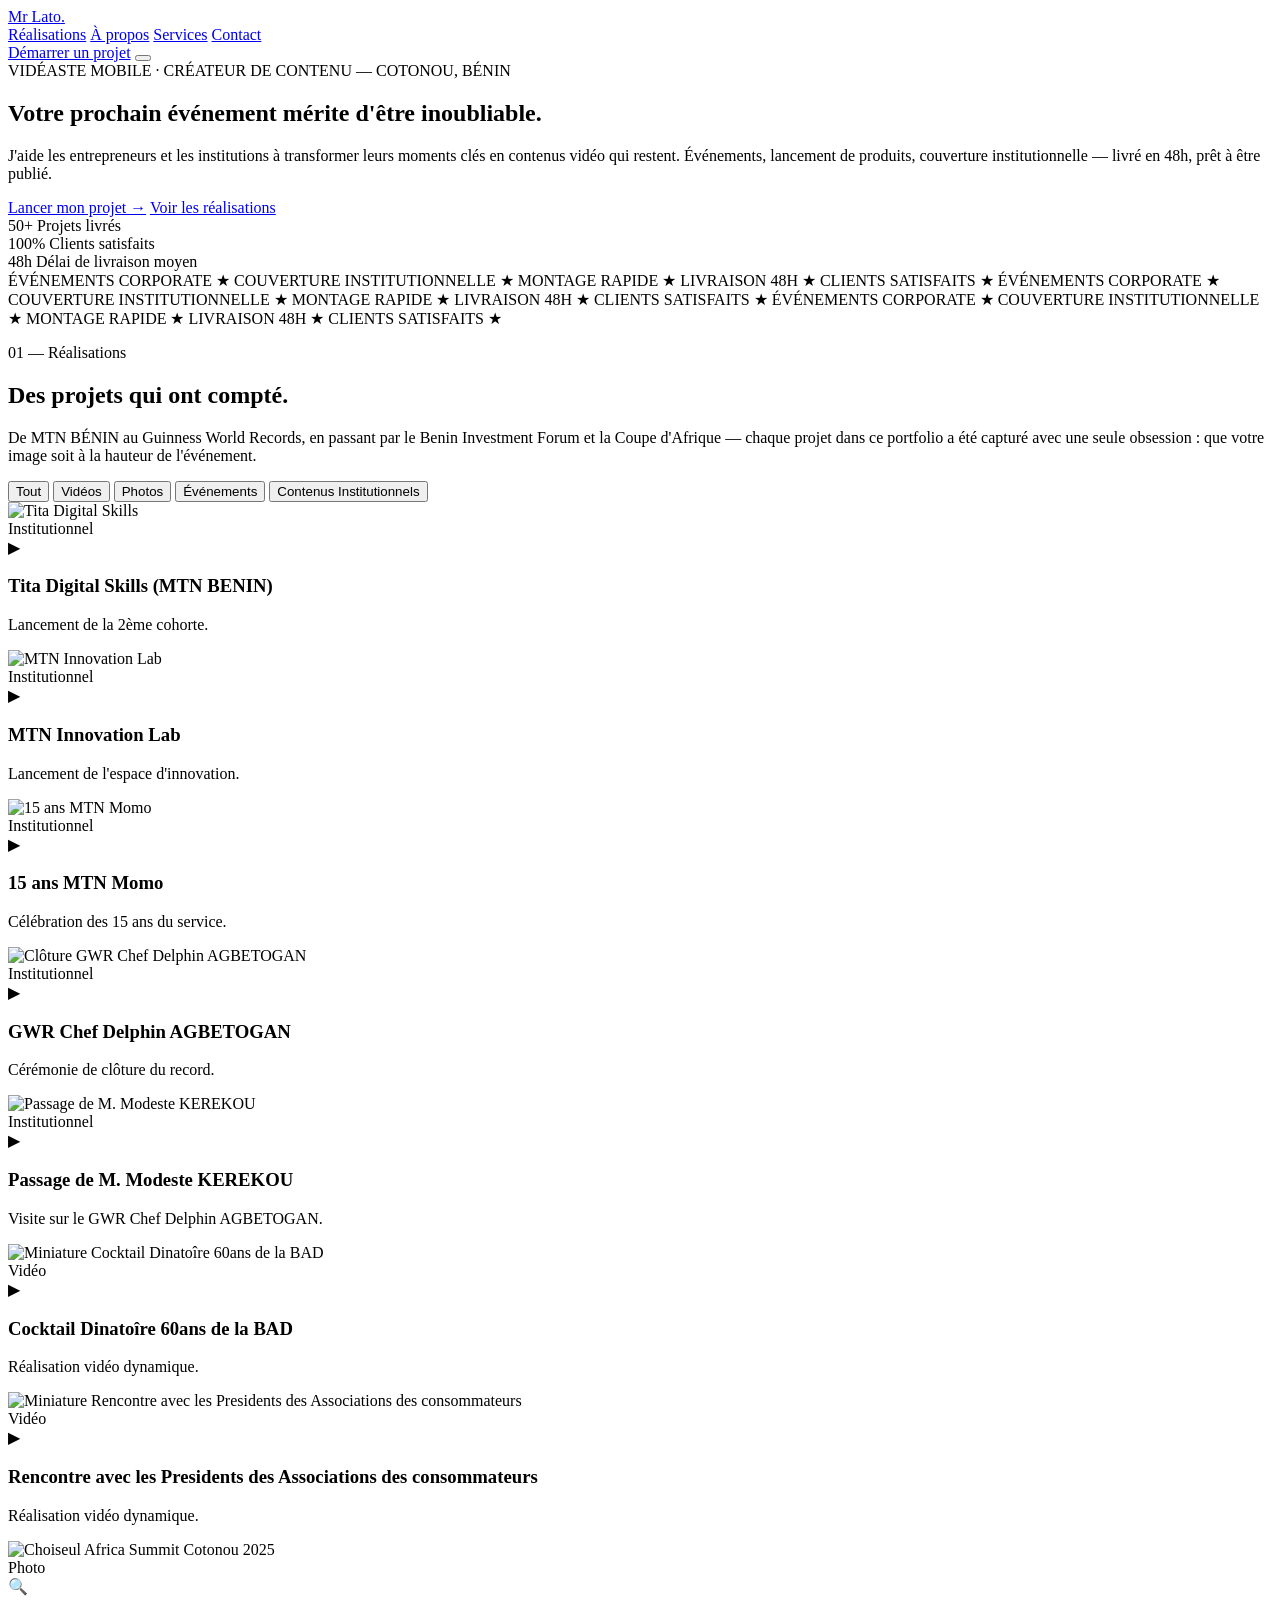
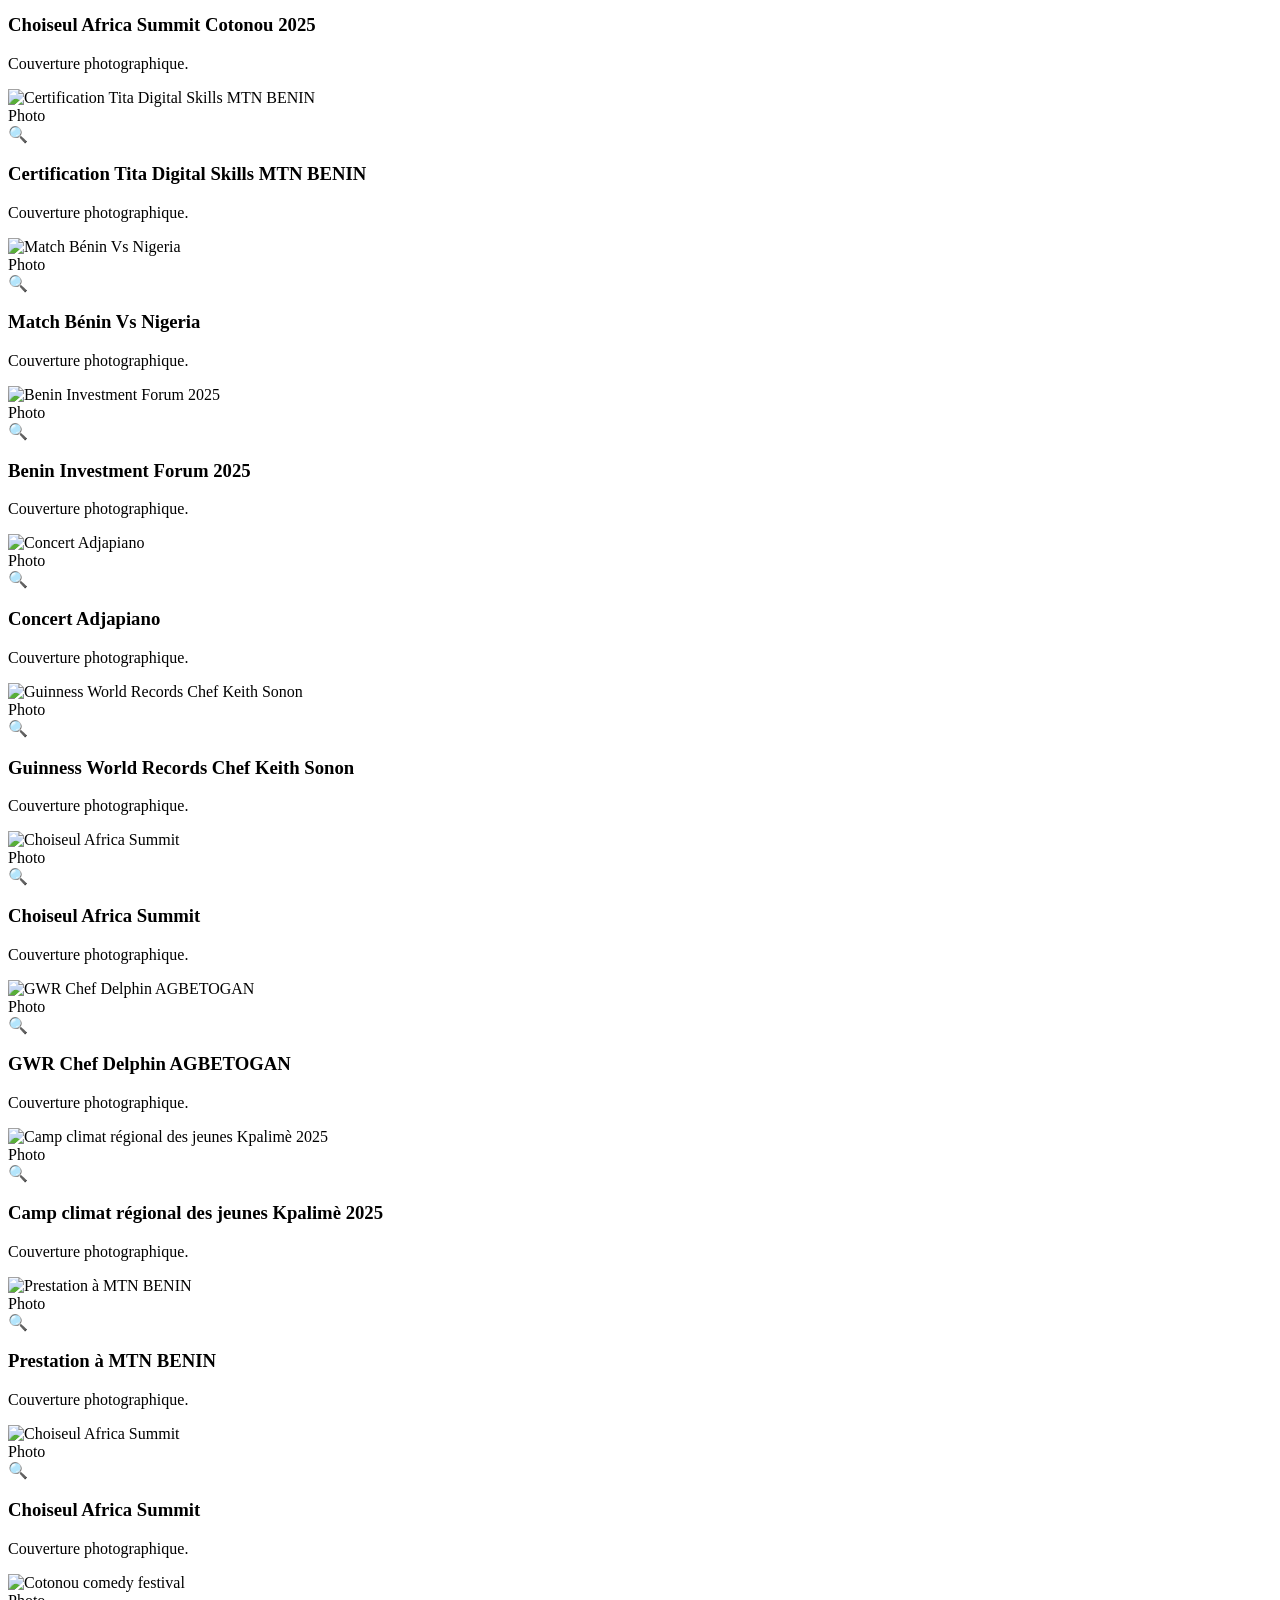
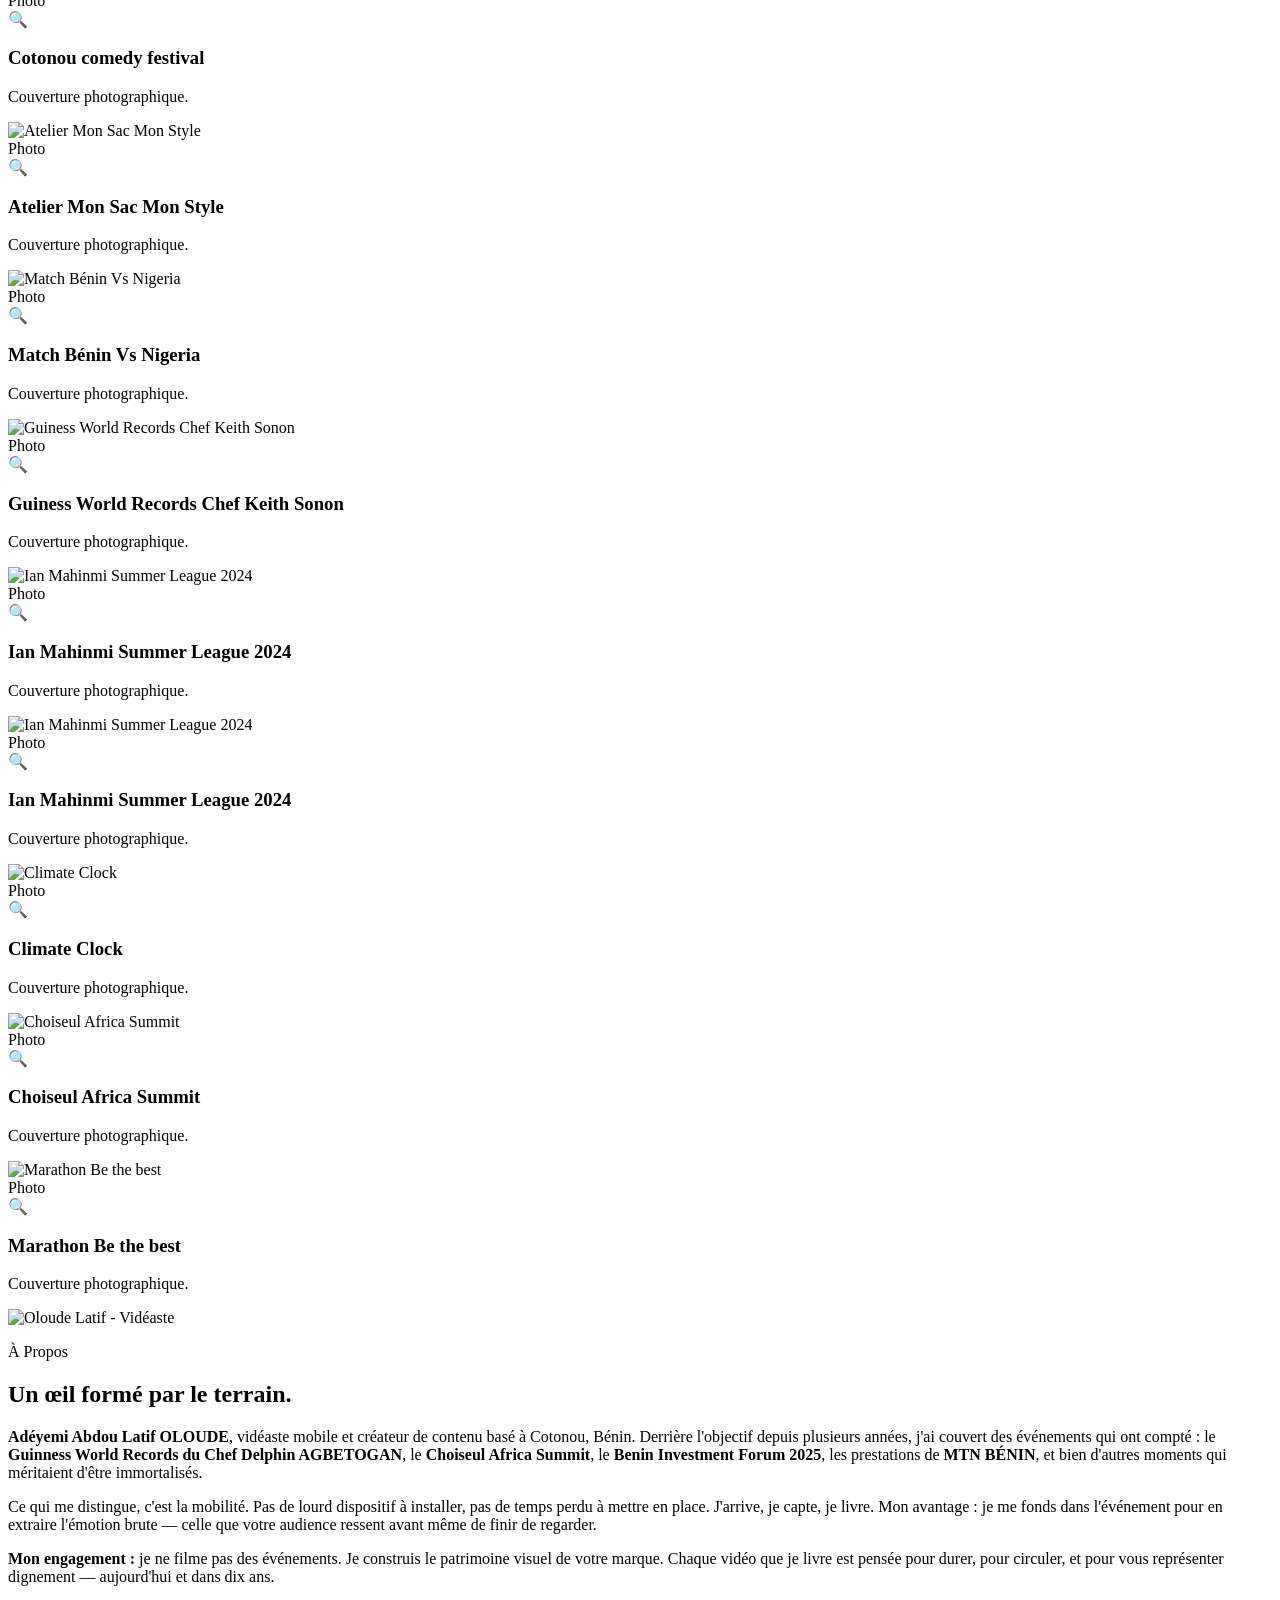
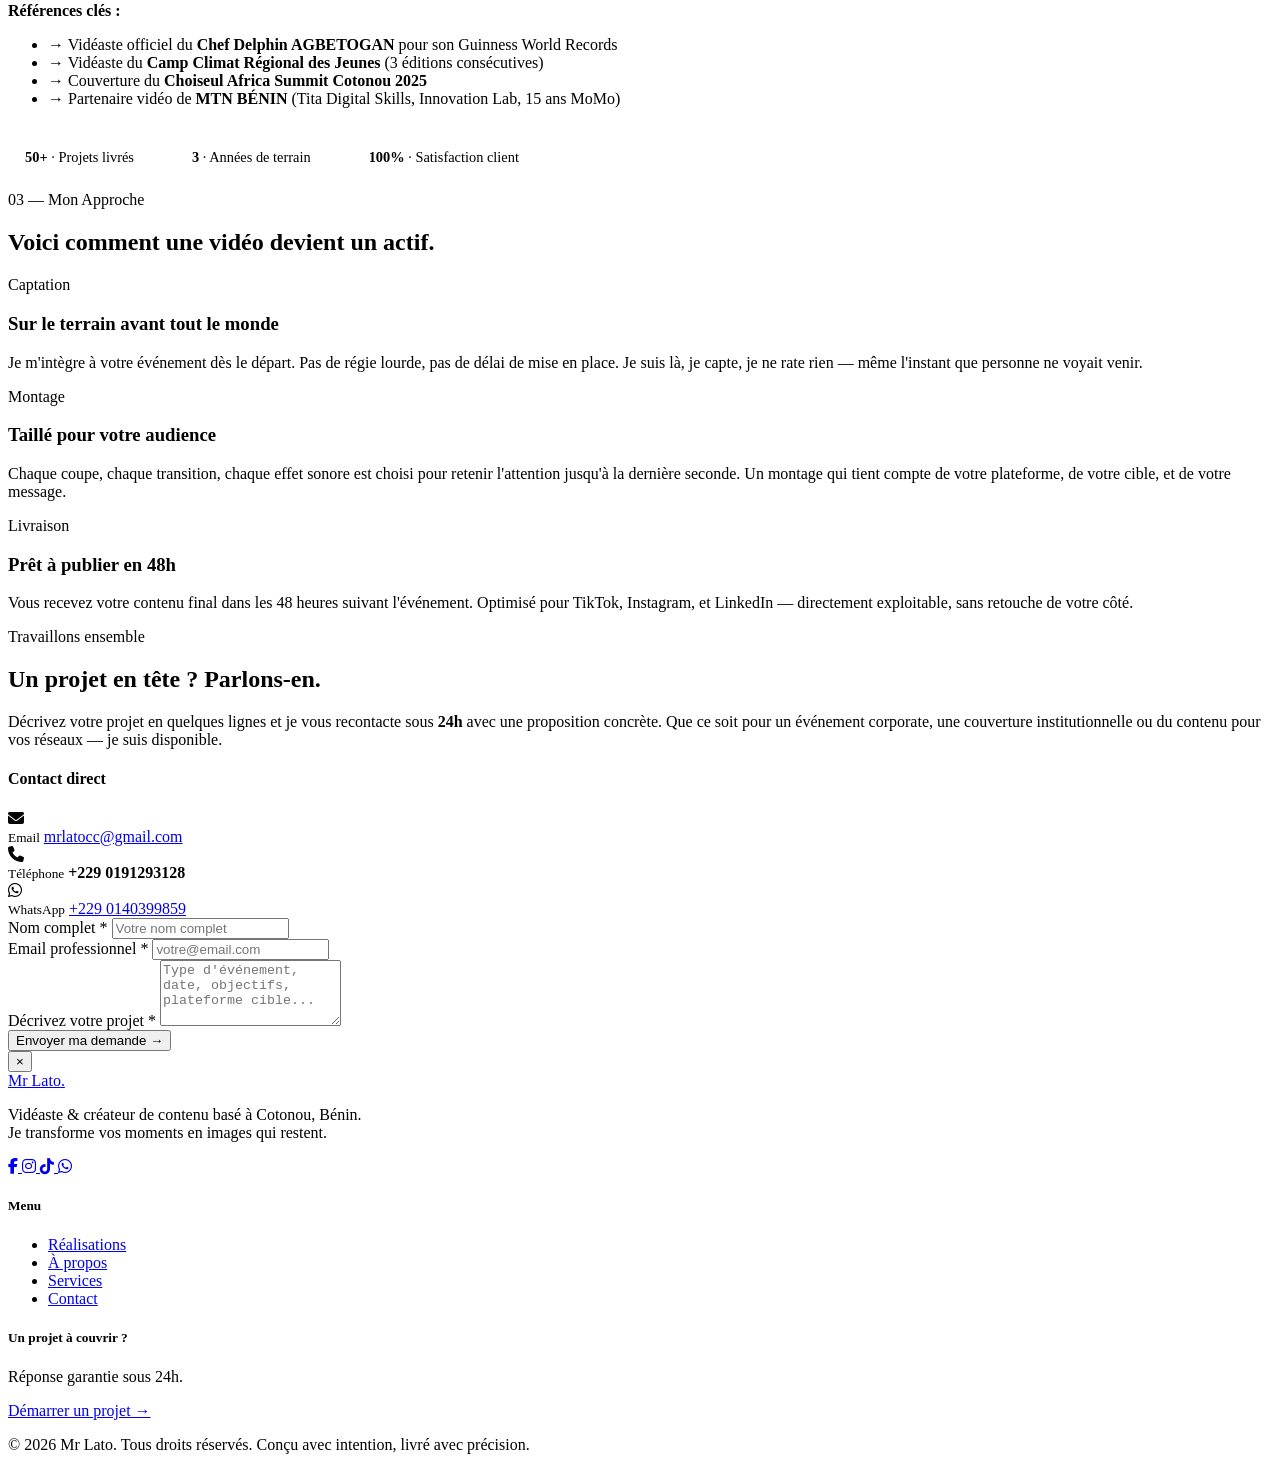
==== MrLato-Portfolio.html @ ef05df98 "Ajout des différents fichiers du portfolio" ====
<!DOCTYPE html>
<html lang="fr">

<head>
    <meta charset="UTF-8">
    <meta name="viewport" content="width=device-width, initial-scale=1.0">
    <title>OLOUDE LATIF - Créateur de Contenu</title>
    <link rel="stylesheet" href="https://cdnjs.cloudflare.com/ajax/libs/font-awesome/6.5.1/css/all.min.css">
    <!-- Google Fonts: Space Grotesk -->
    <link rel="preconnect" href="https://fonts.googleapis.com">
    <link rel="preconnect" href="https://fonts.gstatic.com" crossorigin>
    <link href="https://fonts.googleapis.com/css2?family=Space+Grotesk:wght@300;400;500;600;700&display=swap"
        rel="stylesheet">
    <link rel="stylesheet" href="latif-portfolio.css">
    <link rel="icon" href="favicon.ico" type="image/x-icon">
</head>

<body class="antialiased">
    <!-- ============================================== -->
    <!--                 HEADER SECTION                 -->
    <!-- ============================================== -->
    <header class="main-header">
        <div class="container header-container">
            <a href="#" class="logo">Mr Lato<span>.</span></a>
            <nav class="main-nav">
                <a href="#projets" class="nav-link">Réalisations</a>
                <a href="#about" class="nav-link">À propos</a>
                <a href="#services" class="nav-link">Services</a>
                <a href="#contact" class="nav-link">Contact</a>
            </nav>
            <a href="#contact" class="btn primary-btn hidden-md">Démarrer un projet</a>

            <button class="nav-toggle" aria-label="ouvrir la navigation">
                <span></span>
                <span></span>
                <span></span>
            </button>
        </div>
    </header>

    <main>
        <!-- ============================================== -->
        <!--                  HERO SECTION                  -->
        <!-- ============================================== -->
        <section id="hero" class="hero-section section-padding">
            <div class="container hero-container">
                <div class="hero-badge-new">
                    VIDÉASTE MOBILE · CRÉATEUR DE CONTENU — COTONOU, BÉNIN
                </div>
                <h1 class="hero-title-new">
                    Votre prochain événement mérite d'être <span class="text-accent-orange">inoubliable.</span>
                </h1>
                <p class="hero-desc-new">
                    J'aide les entrepreneurs et les institutions à transformer leurs moments clés en contenus vidéo qui
                    restent. Événements, lancement de produits, couverture institutionnelle — livré en 48h, prêt à être
                    publié.
                </p>
                <div class="hero-cta-new">
                    <a href="#contact" class="btn primary-btn">Lancer mon projet &rarr;</a>
                    <a href="#projets" class="btn-link-light">Voir les réalisations</a>
                </div>

                <div class="hero-stats-card">
                    <div class="stat-item">
                        <span class="stat-number">50+</span>
                        <span class="stat-label">Projets livrés</span>
                    </div>
                    <div class="stat-divider"></div>
                    <div class="stat-item">
                        <span class="stat-number">100%</span>
                        <span class="stat-label">Clients satisfaits</span>
                    </div>
                    <div class="stat-divider"></div>
                    <div class="stat-item">
                        <span class="stat-number">48h</span>
                        <span class="stat-label">Délai de livraison moyen</span>
                    </div>
                </div>
            </div>
        </section>

        <!-- ============================================== -->
        <!--           TICKER ANIMATION SECTION             -->
        <!-- ============================================== -->
        <section class="ticker-section">
            <div class="ticker-container">
                <div class="ticker-content">
                    <span class="ticker-text">ÉVÉNEMENTS CORPORATE ★ COUVERTURE INSTITUTIONNELLE ★ MONTAGE RAPIDE ★
                        LIVRAISON 48H ★ CLIENTS SATISFAITS ★</span>
                    <span class="ticker-dot"></span>
                    <span class="ticker-text">ÉVÉNEMENTS CORPORATE ★ COUVERTURE INSTITUTIONNELLE ★ MONTAGE RAPIDE ★
                        LIVRAISON 48H ★ CLIENTS SATISFAITS ★</span>
                    <span class="ticker-dot"></span>
                    <span class="ticker-text">ÉVÉNEMENTS CORPORATE ★ COUVERTURE INSTITUTIONNELLE ★ MONTAGE RAPIDE ★
                        LIVRAISON 48H ★ CLIENTS SATISFAITS ★</span>
                    <span class="ticker-dot"></span>


                </div>
            </div>
        </section>

        <!-- ============================================== -->
        <!--               PORTFOLIO SECTION                -->
        <!-- ============================================== -->
        <section id="projets" class="projects-section section-padding">
            <div class="container">
                <div class="section-header">
                    <p class="section-eyebrow">01 — Réalisations</p>
                    <h2>Des projets qui ont compté.</h2>
                    <p class="section-desc">De MTN BÉNIN au Guinness World Records, en passant par le Benin Investment
                        Forum et la Coupe d'Afrique — chaque projet dans ce portfolio a été capturé avec une seule
                        obsession : que votre image soit à la hauteur de l'événement.</p>
                </div>

                <!-- Système de Filtres -->
                <div class="portfolio-filters">
                    <button class="filter-btn active" data-filter="all">Tout</button>
                    <button class="filter-btn" data-filter="videos">Vidéos</button>
                    <button class="filter-btn" data-filter="photos">Photos</button>
                    <button class="filter-btn" data-filter="evenements">Événements</button>

                    <button class="filter-btn" data-filter="institutionnel">Contenus Institutionnels</button>
                </div>

                <div class="projects-grid gallery-grid">
                    <!-- Vidéo TikTok : Tita Digital Skills -->
                    <div class="project-card group gallery-item" data-category="institutionnel">
                        <div class="project-image">
                            <img src="" alt="Tita Digital Skills" loading="lazy">
                            <div class="project-badge">Institutionnel</div>
                            <div class="gallery-overlay">
                                <span class="overlay-icon">▶</span>
                            </div>
                        </div>
                        <div class="project-info">
                            <h3>Tita Digital Skills (MTN BENIN)</h3>
                            <p>Lancement de la 2ème cohorte.</p>
                        </div>
                        <div class="lightbox-data" data-type="tiktok" data-src="7513124761451433222"></div>
                    </div>

                    <!-- Vidéo TikTok : MTN Innovation Lab -->
                    <div class="project-card group gallery-item" data-category="institutionnel">
                        <div class="project-image">
                            <img src="" alt="MTN Innovation Lab" loading="lazy">
                            <div class="project-badge">Institutionnel</div>
                            <div class="gallery-overlay">
                                <span class="overlay-icon">▶</span>
                            </div>
                        </div>
                        <div class="project-info">
                            <h3>MTN Innovation Lab</h3>
                            <p>Lancement de l'espace d'innovation.</p>
                        </div>
                        <div class="lightbox-data" data-type="tiktok" data-src="7513156632847715640"></div>
                    </div>

                    <!-- Vidéo TikTok : 15 ans MTN Momo -->
                    <div class="project-card group gallery-item" data-category="institutionnel">
                        <div class="project-image">
                            <img src="" alt="15 ans MTN Momo" loading="lazy">
                            <div class="project-badge">Institutionnel</div>
                            <div class="gallery-overlay">
                                <span class="overlay-icon">▶</span>
                            </div>
                        </div>
                        <div class="project-info">
                            <h3>15 ans MTN Momo</h3>
                            <p>Célébration des 15 ans du service.</p>
                        </div>
                        <div class="lightbox-data" data-type="tiktok" data-src="7565151748457811211"></div>
                    </div>

                    <!-- Vidéo TikTok : Clôture GWR Chef Delphin -->
                    <div class="project-card group gallery-item" data-category="institutionnel">
                        <div class="project-image">
                            <img src="" alt="Clôture GWR Chef Delphin AGBETOGAN" loading="lazy">
                            <div class="project-badge">Institutionnel</div>
                            <div class="gallery-overlay">
                                <span class="overlay-icon">▶</span>
                            </div>
                        </div>
                        <div class="project-info">
                            <h3>GWR Chef Delphin AGBETOGAN</h3>
                            <p>Cérémonie de clôture du record.</p>
                        </div>
                        <div class="lightbox-data" data-type="tiktok" data-src="7617248072426392854"></div>
                    </div>

                    <!-- Vidéo TikTok : Passage Modeste KEREKOU -->
                    <div class="project-card group gallery-item" data-category="institutionnel">
                        <div class="project-image">
                            <img src="" alt="Passage de M. Modeste KEREKOU" loading="lazy">
                            <div class="project-badge">Institutionnel</div>
                            <div class="gallery-overlay">
                                <span class="overlay-icon">▶</span>
                            </div>
                        </div>
                        <div class="project-info">
                            <h3>Passage de M. Modeste KEREKOU</h3>
                            <p>Visite sur le GWR Chef Delphin AGBETOGAN.</p>
                        </div>
                        <div class="lightbox-data" data-type="tiktok" data-src="7616167324415970582"></div>
                    </div>

                    <!-- Vidéo 1 -->
                    <div class="project-card group gallery-item" data-category="videos">
                        <div class="project-image">
                            <img src="thumbnail/thumb-video1.png" alt="Miniature Cocktail Dinatoîre 60ans de la BAD"
                                loading="lazy">
                            <div class="project-badge">Vidéo</div>
                            <div class="gallery-overlay">
                                <span class="overlay-icon">▶</span>
                            </div>
                        </div>
                        <div class="project-info">
                            <h3>Cocktail Dinatoîre 60ans de la BAD</h3>
                            <p>Réalisation vidéo dynamique.</p>
                        </div>
                        <div class="lightbox-data" data-type="video"
                            data-src="video/WhatsApp Video 2026-04-16 at 09.53.22.mp4"></div>
                    </div>

                    <!-- Vidéo 2 -->
                    <div class="project-card group gallery-item" data-category="videos">
                        <div class="project-image">
                            <img src="thumbnail/thumb-video2.png"
                                alt="Miniature Rencontre avec les Presidents des Associations des consommateurs"
                                loading="lazy">
                            <div class="project-badge">Vidéo</div>
                            <div class="gallery-overlay">
                                <span class="overlay-icon">▶</span>
                            </div>
                        </div>
                        <div class="project-info">
                            <h3>Rencontre avec les Presidents des Associations des consommateurs</h3>
                            <p>Réalisation vidéo dynamique.</p>
                        </div>
                        <div class="lightbox-data" data-type="video"
                            data-src="video/WhatsApp Video 2026-04-16 at 09.53.32.mp4"></div>
                    </div>
                    <!-- Photo 1 -->
                    <div class="project-card group gallery-item" data-category="photos evenements">
                        <div class="project-image">
                            <img src="img/Choiseul Africa Summit Cotonou 2025.jpeg"
                                alt="Choiseul Africa Summit Cotonou 2025" loading="lazy">
                            <div class="project-badge">Photo</div>
                            <div class="gallery-overlay">
                                <span class="overlay-icon">🔍</span>
                            </div>
                        </div>
                        <div class="project-info">
                            <h3>Choiseul Africa Summit Cotonou 2025</h3>
                            <p>Couverture photographique.</p>
                        </div>
                        <div class="lightbox-data" data-type="image"
                            data-src="img/Choiseul Africa Summit Cotonou 2025.jpeg">
                        </div>
                    </div>
                    <!-- Photo 2 -->
                    <div class="project-card group gallery-item" data-category="photos evenements">
                        <div class="project-image">
                            <img src="img/Certification Tita Digital Skills MTN BENIN.jpeg"
                                alt="Certification Tita Digital Skills MTN BENIN" loading="lazy">
                            <div class="project-badge">Photo</div>
                            <div class="gallery-overlay">
                                <span class="overlay-icon">🔍</span>
                            </div>
                        </div>
                        <div class="project-info">
                            <h3>Certification Tita Digital Skills MTN BENIN</h3>
                            <p>Couverture photographique.</p>
                        </div>
                        <div class="lightbox-data" data-type="image"
                            data-src="img/Certification Tita Digital Skills MTN BENIN.jpeg">
                        </div>
                    </div>
                    <!-- Photo 3 -->
                    <div class="project-card group gallery-item" data-category="photos evenements">
                        <div class="project-image">
                            <img src="img/Match Bénin Vs Nigeria.jpeg" alt="Match Bénin Vs Nigeria" loading="lazy">
                            <div class="project-badge">Photo</div>
                            <div class="gallery-overlay">
                                <span class="overlay-icon">🔍</span>
                            </div>
                        </div>
                        <div class="project-info">
                            <h3>Match Bénin Vs Nigeria</h3>
                            <p>Couverture photographique.</p>
                        </div>
                        <div class="lightbox-data" data-type="image" data-src="img/Match Bénin Vs Nigeria.jpeg">
                        </div>
                    </div>
                    <!-- Photo 4 -->
                    <div class="project-card group gallery-item" data-category="photos evenements">
                        <div class="project-image">
                            <img src="img/Benin Investment Forum 2025.jpeg" alt="Benin Investment Forum 2025"
                                loading="lazy">
                            <div class="project-badge">Photo</div>
                            <div class="gallery-overlay">
                                <span class="overlay-icon">🔍</span>
                            </div>
                        </div>
                        <div class="project-info">
                            <h3>Benin Investment Forum 2025</h3>
                            <p>Couverture photographique.</p>
                        </div>
                        <div class="lightbox-data" data-type="image" data-src="img/Benin Investment Forum 2025.jpeg">
                        </div>
                    </div>
                    <!-- Photo 5 -->
                    <div class="project-card group gallery-item" data-category="photos evenements">
                        <div class="project-image">
                            <img src="img/Concert Adjapiano.jpeg" alt="Concert Adjapiano" loading="lazy">
                            <div class="project-badge">Photo</div>
                            <div class="gallery-overlay">
                                <span class="overlay-icon">🔍</span>
                            </div>
                        </div>
                        <div class="project-info">
                            <h3>Concert Adjapiano</h3>
                            <p>Couverture photographique.</p>
                        </div>
                        <div class="lightbox-data" data-type="image" data-src="img/Concert Adjapiano.jpeg">
                        </div>
                    </div>
                    <!-- Photo 6 -->
                    <div class="project-card group gallery-item" data-category="photos evenements">
                        <div class="project-image">
                            <img src="img/Guinness World Records Chef Keith Sonon.jpeg"
                                alt="Guinness World Records Chef Keith Sonon" loading="lazy">
                            <div class="project-badge">Photo</div>
                            <div class="gallery-overlay">
                                <span class="overlay-icon">🔍</span>
                            </div>
                        </div>
                        <div class="project-info">
                            <h3>Guinness World Records Chef Keith Sonon</h3>
                            <p>Couverture photographique.</p>
                        </div>
                        <div class="lightbox-data" data-type="image"
                            data-src="img/Guinness World Records Chef Keith Sonon.jpeg">
                        </div>
                    </div>
                    <!-- Photo 7 -->
                    <div class="project-card group gallery-item" data-category="photos evenements">
                        <div class="project-image">
                            <img src="img/Choiseul Africa Summit2.jpeg" alt="Choiseul Africa Summit" loading="lazy">
                            <div class="project-badge">Photo</div>
                            <div class="gallery-overlay">
                                <span class="overlay-icon">🔍</span>
                            </div>
                        </div>
                        <div class="project-info">
                            <h3>Choiseul Africa Summit</h3>
                            <p>Couverture photographique.</p>
                        </div>
                        <div class="lightbox-data" data-type="image" data-src="img/Choiseul Africa Summit2.jpeg">
                        </div>
                    </div>
                    <!-- Photo 8 -->
                    <div class="project-card group gallery-item" data-category="photos evenements">
                        <div class="project-image">
                            <img src="img/GWR Chef Delphin AGBETOGAN.jpeg" alt="GWR Chef Delphin AGBETOGAN"
                                loading="lazy">
                            <div class="project-badge">Photo</div>
                            <div class="gallery-overlay">
                                <span class="overlay-icon">🔍</span>
                            </div>
                        </div>
                        <div class="project-info">
                            <h3>GWR Chef Delphin AGBETOGAN</h3>
                            <p>Couverture photographique.</p>
                        </div>
                        <div class="lightbox-data" data-type="image" data-src="img/GWR Chef Delphin AGBETOGAN.jpeg">
                        </div>
                    </div>
                    <!-- Photo 9 -->
                    <div class="project-card group gallery-item" data-category="photos evenements">
                        <div class="project-image">
                            <img src="img/Camp climat régional des jeunes Kpalimè 2025.jpeg"
                                alt="Camp climat régional des jeunes Kpalimè 2025" loading="lazy">
                            <div class="project-badge">Photo</div>
                            <div class="gallery-overlay">
                                <span class="overlay-icon">🔍</span>
                            </div>
                        </div>
                        <div class="project-info">
                            <h3>Camp climat régional des jeunes Kpalimè 2025</h3>
                            <p>Couverture photographique.</p>
                        </div>
                        <div class="lightbox-data" data-type="image"
                            data-src="img/Camp climat régional des jeunes Kpalimè 2025.jpeg">
                        </div>
                    </div>
                    <!-- Photo 10 -->
                    <div class="project-card group gallery-item" data-category="photos evenements">
                        <div class="project-image">
                            <img src="img/Prestation à MTN BENIN.jpeg" alt="Prestation à MTN BENIN" loading="lazy">
                            <div class="project-badge">Photo</div>
                            <div class="gallery-overlay">
                                <span class="overlay-icon">🔍</span>
                            </div>
                        </div>
                        <div class="project-info">
                            <h3>Prestation à MTN BENIN</h3>
                            <p>Couverture photographique.</p>
                        </div>
                        <div class="lightbox-data" data-type="image" data-src="img/Prestation à MTN BENIN.jpeg">
                        </div>
                    </div>
                    <!-- Photo 11 -->
                    <div class="project-card group gallery-item" data-category="photos evenements">
                        <div class="project-image">
                            <img src="img/Choiseul Africa Summit Cotonou 2025.jpeg" alt="Choiseul Africa Summit"
                                loading="lazy">
                            <div class="project-badge">Photo</div>
                            <div class="gallery-overlay">
                                <span class="overlay-icon">🔍</span>
                            </div>
                        </div>
                        <div class="project-info">
                            <h3>Choiseul Africa Summit</h3>
                            <p>Couverture photographique.</p>
                        </div>
                        <div class="lightbox-data" data-type="image"
                            data-src="img/Choiseul Africa Summit Cotonou 2025.jpeg">
                        </div>
                    </div>
                    <!-- Photo 12 -->
                    <div class="project-card group gallery-item" data-category="photos evenements">
                        <div class="project-image">
                            <img src="img/Cotonou comedy festival.jpeg" alt="Cotonou comedy festival" loading="lazy">
                            <div class="project-badge">Photo</div>
                            <div class="gallery-overlay">
                                <span class="overlay-icon">🔍</span>
                            </div>
                        </div>
                        <div class="project-info">
                            <h3>Cotonou comedy festival</h3>
                            <p>Couverture photographique.</p>
                        </div>
                        <div class="lightbox-data" data-type="image" data-src="img/Cotonou comedy festival.jpeg">
                        </div>
                    </div>
                    <!-- Photo 13 -->
                    <div class="project-card group gallery-item" data-category="photos evenements">
                        <div class="project-image">
                            <img src="img/Atelier Mon Sac Mon Style.jpeg" alt="Atelier Mon Sac Mon Style"
                                loading="lazy">
                            <div class="project-badge">Photo</div>
                            <div class="gallery-overlay">
                                <span class="overlay-icon">🔍</span>
                            </div>
                        </div>
                        <div class="project-info">
                            <h3>Atelier Mon Sac Mon Style</h3>
                            <p>Couverture photographique.</p>
                        </div>
                        <div class="lightbox-data" data-type="image" data-src="img/Atelier Mon Sac Mon Style.jpeg">
                        </div>
                    </div>
                    <!-- Photo 14 -->
                    <div class="project-card group gallery-item" data-category="photos evenements">
                        <div class="project-image">
                            <img src="img/Match Bénin Vs Nigeria1.jpeg" alt="Match Bénin Vs Nigeria" loading="lazy">
                            <div class="project-badge">Photo</div>
                            <div class="gallery-overlay">
                                <span class="overlay-icon">🔍</span>
                            </div>
                        </div>
                        <div class="project-info">
                            <h3>Match Bénin Vs Nigeria</h3>
                            <p>Couverture photographique.</p>
                        </div>
                        <div class="lightbox-data" data-type="image" data-src="img/Match Bénin Vs Nigeria1.jpeg">
                        </div>
                    </div>
                    <!-- Photo 15 -->
                    <div class="project-card group gallery-item" data-category="photos evenements">
                        <div class="project-image">
                            <img src="img/Guiness World Records Chef Keith Sonon.jpeg"
                                alt="Guiness World Records Chef Keith Sonon" loading="lazy">
                            <div class="project-badge">Photo</div>
                            <div class="gallery-overlay">
                                <span class="overlay-icon">🔍</span>
                            </div>
                        </div>
                        <div class="project-info">
                            <h3>Guiness World Records Chef Keith Sonon</h3>
                            <p>Couverture photographique.</p>
                        </div>
                        <div class="lightbox-data" data-type="image"
                            data-src="img/Guiness World Records Chef Keith Sonon.jpeg">
                        </div>
                    </div>
                    <!-- Photo 16 -->
                    <div class="project-card group gallery-item" data-category="photos evenements">
                        <div class="project-image">
                            <img src="img/Ian Mahinmi Summer League 2024(1).jpeg" alt="Ian Mahinmi Summer League 2024"
                                loading="lazy">
                            <div class="project-badge">Photo</div>
                            <div class="gallery-overlay">
                                <span class="overlay-icon">🔍</span>
                            </div>
                        </div>
                        <div class="project-info">
                            <h3>Ian Mahinmi Summer League 2024</h3>
                            <p>Couverture photographique.</p>
                        </div>
                        <div class="lightbox-data" data-type="image"
                            data-src="img/Ian Mahinmi Summer League 2024(1).jpeg">
                        </div>
                    </div>
                    <!-- Photo 17 -->
                    <div class="project-card group gallery-item" data-category="photos evenements">
                        <div class="project-image">
                            <img src="img/Ian Mahinmi Summer League 2024(2).jpeg" alt="Ian Mahinmi Summer League 2024"
                                loading="lazy">
                            <div class="project-badge">Photo</div>
                            <div class="gallery-overlay">
                                <span class="overlay-icon">🔍</span>
                            </div>
                        </div>
                        <div class="project-info">
                            <h3>Ian Mahinmi Summer League 2024</h3>
                            <p>Couverture photographique.</p>
                        </div>
                        <div class="lightbox-data" data-type="image"
                            data-src="img/Ian Mahinmi Summer League 2024(2).jpeg">
                        </div>
                    </div>
                    <!-- Photo 18 -->
                    <div class="project-card group gallery-item" data-category="photos evenements">
                        <div class="project-image">
                            <img src="img/Climate Clock.jpeg" alt="Climate Clock" loading="lazy">
                            <div class="project-badge">Photo</div>
                            <div class="gallery-overlay">
                                <span class="overlay-icon">🔍</span>
                            </div>
                        </div>
                        <div class="project-info">
                            <h3>Climate Clock</h3>
                            <p>Couverture photographique.</p>
                        </div>
                        <div class="lightbox-data" data-type="image" data-src="img/Climate Clock.jpeg">
                        </div>
                    </div>
                    <!-- Photo 19 -->
                    <div class="project-card group gallery-item" data-category="photos evenements">
                        <div class="project-image">
                            <img src="img/Choiseul Africa Summit Cotonou 2025.jpeg" alt="Choiseul Africa Summit"
                                loading="lazy">
                            <div class="project-badge">Photo</div>
                            <div class="gallery-overlay">
                                <span class="overlay-icon">🔍</span>
                            </div>
                        </div>
                        <div class="project-info">
                            <h3>Choiseul Africa Summit</h3>
                            <p>Couverture photographique.</p>
                        </div>
                        <div class="lightbox-data" data-type="image"
                            data-src="img/Choiseul Africa Summit Cotonou 2025.jpeg">
                        </div>
                    </div>
                    <!-- Photo 20 -->
                    <div class="project-card group gallery-item" data-category="photos evenements">
                        <div class="project-image">
                            <img src="img/Marathon Be the best.jpeg" alt="Marathon Be the best" loading="lazy">
                            <div class="project-badge">Photo</div>
                            <div class="gallery-overlay">
                                <span class="overlay-icon">🔍</span>
                            </div>
                        </div>
                        <div class="project-info">
                            <h3>Marathon Be the best</h3>
                            <p>Couverture photographique.</p>
                        </div>
                        <div class="lightbox-data" data-type="image" data-src="img/Marathon Be the best.jpeg">
                        </div>
                    </div>
                </div>
            </div>
        </section>

        <!-- ============================================== -->
        <!--                 ABOUT SECTION                  -->
        <!-- ============================================== -->
        <section id="about" class="about-section section-padding">
            <div class="container">
                <div class="about-grid">
                    <div class="about-image-wrapper">
                        <img src="img/Meet Godwin Soola(1).jpeg" alt="Oloude Latif - Vidéaste" class="about-img">
                        <div class="about-image-decoration"></div>
                    </div>
                    <div class="about-content">
                        <p class="section-eyebrow">À Propos</p>
                        <h2>Un œil formé par le terrain.</h2>
                        <div class="about-text">
                            <p><strong>Adéyemi Abdou Latif OLOUDE</strong>, vidéaste mobile et créateur de contenu basé
                                à Cotonou, Bénin. Derrière l'objectif depuis plusieurs années, j'ai couvert des
                                événements qui ont compté : le <strong>Guinness World Records du Chef Delphin
                                    AGBETOGAN</strong>, le <strong>Choiseul Africa Summit</strong>, le <strong>Benin
                                    Investment Forum 2025</strong>, les prestations de <strong>MTN BÉNIN</strong>, et
                                bien d'autres moments qui méritaient d'être immortalisés.</p>
                            <p>Ce qui me distingue, c'est la mobilité. Pas de lourd dispositif à installer, pas de temps
                                perdu à mettre en place. J'arrive, je capte, je livre. Mon avantage : je me fonds dans
                                l'événement pour en extraire l'émotion brute — celle que votre audience ressent avant
                                même de finir de regarder.</p>
                            <p><strong>Mon engagement :</strong> je ne filme pas des événements. Je construis le
                                patrimoine visuel de votre marque. Chaque vidéo que je livre est pensée pour durer, pour
                                circuler, et pour vous représenter dignement — aujourd'hui et dans dix ans.</p>

                            <div class="experience-highlights">
                                <strong>Références clés :</strong>
                                <ul class="highlight-list">
                                    <li>&rarr; Vidéaste officiel du <strong>Chef Delphin AGBETOGAN</strong> pour son
                                        Guinness World Records</li>
                                    <li>&rarr; Vidéaste du <strong>Camp Climat Régional des Jeunes</strong> (3 éditions
                                        consécutives)</li>
                                    <li>&rarr; Couverture du <strong>Choiseul Africa Summit Cotonou 2025</strong></li>
                                    <li>&rarr; Partenaire vidéo de <strong>MTN BÉNIN</strong> (Tita Digital Skills,
                                        Innovation Lab, 15 ans MoMo)</li>
                                </ul>
                            </div>

                            <div class="about-stats-inline"
                                style="margin-top: 2rem; display: flex; gap: 1.5rem; flex-wrap: wrap;">
                                <span
                                    style="background: rgba(255,255,255,0.05); padding: 0.5rem 1rem; border-radius: 2rem; font-size: 0.9rem; border: 1px solid rgba(255,255,255,0.1);"><strong>50+</strong>
                                    · Projets livrés</span>
                                <span
                                    style="background: rgba(255,255,255,0.05); padding: 0.5rem 1rem; border-radius: 2rem; font-size: 0.9rem; border: 1px solid rgba(255,255,255,0.1);"><strong>3</strong>
                                    · Années de terrain</span>
                                <span
                                    style="background: rgba(255,255,255,0.05); padding: 0.5rem 1rem; border-radius: 2rem; font-size: 0.9rem; border: 1px solid rgba(255,255,255,0.1);"><strong>100%</strong>
                                    · Satisfaction client</span>
                            </div>
                        </div>
                    </div>
                </div>
            </div>
        </section>

        <!-- ============================================== -->
        <!--             METHODOLOGY SECTION                -->
        <!-- ============================================== -->
        <section id="methodologie" class="stats-section section-padding">
            <div class="container">
                <div class="section-header">
                    <p class="section-eyebrow">03 — Mon Approche</p>
                    <h2>Voici comment une vidéo devient un actif.</h2>
                </div>

                <div class="stats-grid">
                    <div class="stat-card">
                        <div class="stat-value">Captation</div>
                        <h3>Sur le terrain avant tout le monde</h3>
                        <p>Je m'intègre à votre événement dès le départ. Pas de régie lourde, pas de délai de mise en
                            place. Je suis là, je capte, je ne rate rien — même l'instant que personne ne voyait venir.
                        </p>
                    </div>
                    <div class="stat-card">
                        <div class="stat-value">Montage</div>
                        <h3>Taillé pour votre audience</h3>
                        <p>Chaque coupe, chaque transition, chaque effet sonore est choisi pour retenir l'attention
                            jusqu'à la dernière seconde. Un montage qui tient compte de votre plateforme, de votre
                            cible, et de votre message.</p>
                    </div>
                    <div class="stat-card">
                        <div class="stat-value">Livraison</div>
                        <h3>Prêt à publier en 48h</h3>
                        <p>Vous recevez votre contenu final dans les 48 heures suivant l'événement. Optimisé pour
                            TikTok, Instagram, et LinkedIn — directement exploitable, sans retouche de votre côté.</p>
                    </div>
                </div>
            </div>
        </section>

        <!-- ============================================== -->
        <!--                CONTACT SECTION                 -->
        <!-- ============================================== -->
        <section id="contact" class="contact-section section-padding">
            <div class="container">
                <div class="contact-grid">

                    <!-- EN-TÊTE -->
                    <div class="contact-header">
                        <span class="contact-label">Travaillons ensemble</span>
                        <h2>Un projet en tête ? <span>Parlons-en.</span></h2>
                        <p>Décrivez votre projet en quelques lignes et je vous recontacte sous <strong>24h</strong> avec
                            une proposition concrète. Que ce soit pour un événement corporate, une couverture
                            institutionnelle ou du contenu pour vos réseaux — je suis disponible.</p>
                    </div>

                    <!-- CONTACT -->
                    <div class="footer-links">
                        <h4>Contact direct</h4>

                        <div class="contact-item">
                            <div class="contact-item-icon">
                                <i class="fa-solid fa-envelope"></i>
                            </div>
                            <div class="contact-item-text">
                                <small>Email</small>
                                <a href="mailto:mrlatocc@gmail.com">mrlatocc@gmail.com</a>
                            </div>
                        </div>

                        <div class="contact-item">
                            <div class="contact-item-icon">
                                <i class="fa-solid fa-phone"></i>
                            </div>
                            <div class="contact-item-text">
                                <small>Téléphone</small>
                                <strong>+229 0191293128</strong>
                            </div>
                        </div>

                        <div class="contact-item">
                            <div class="contact-item-icon">
                                <i class="fa-brands fa-whatsapp"></i>
                            </div>
                            <div class="contact-item-text">
                                <small>WhatsApp</small>
                                <a href="https://wa.me/2290140399859" target="_blank" rel="noopener">+229 0140399859</a>
                            </div>
                        </div>
                    </div>


                    <!-- FORMULAIRE -->
                    <div class="contact-form-container">
                        <form class="contact-form">
                            <div class="form-group">
                                <label>Nom complet *</label>
                                <input type="text" placeholder="Votre nom complet" required>
                            </div>
                            <div class="form-group">
                                <label>Email professionnel *</label>
                                <input type="email" placeholder="votre@email.com" required>
                            </div>
                            <div class="form-group full-width">
                                <label>Décrivez votre projet *</label>
                                <textarea rows="4" placeholder="Type d'événement, date, objectifs, plateforme cible..."
                                    required></textarea>
                            </div>
                            <button type="submit" class="btn primary-btn cta-btn">
                                Envoyer ma demande &rarr;
                            </button>
                        </form>
                    </div>

                </div>
            </div>
        </section>




        <!-- ============================================== -->
        <!--                LIGHTBOX MODAL                  -->
        <!-- ============================================== -->
        <div id="gallery-lightbox" class="lightbox-modal">
            <button class="lightbox-close" aria-label="Fermer le lecteur">&times;</button>
            <div class="lightbox-content" id="lightbox-container">
                <img id="lightbox-img" src="" alt="Portfolio Project" style="display: none;">
                <video id="lightbox-video" controls style="display: none;">
                    <source src="" type="video/mp4">
                </video>
                <iframe id="lightbox-iframe" src="" allowfullscreen style="display: none;"></iframe>
            </div>
        </div>

        <!-- ============================================== -->
        <!--                 FOOTER SECTION                 -->
        <!-- ============================================== -->
        <footer class="main-footer">
            <div class="container">

                <div class="footer-top">

                    <!-- BRAND -->
                    <div class="footer-brand">
                        <a href="#" class="footer-logo">Mr Lato<span>.</span></a>
                        <p class="footer-tagline">Vidéaste & créateur de contenu basé à Cotonou, Bénin.<br>Je transforme
                            vos moments en images qui restent.</p>
                        <div class="footer-socials">
                            <a href="https://www.facebook.com/share/1DSBbDiqpi/" target="_blank" rel="noopener"
                                aria-label="Facebook">
                                <i class="fa-brands fa-facebook-f"></i>
                            </a>
                            <a href="https://www.instagram.com/mrlat.o?igsh=b3N1NXVkMzc0M25i" target="_blank"
                                rel="noopener" aria-label="Instagram">
                                <i class="fa-brands fa-instagram"></i>
                            </a>
                            <a href="https://www.tiktok.com/@mr_lat0?_r=1&_t=ZS-95aCA4R1USV" target="_blank"
                                rel="noopener" aria-label="TikTok">
                                <i class="fa-brands fa-tiktok"></i>
                            </a>
                            <a href="https://wa.me/2290140399859" target="_blank" rel="noopener" aria-label="WhatsApp">
                                <i class="fa-brands fa-whatsapp"></i>
                            </a>
                        </div>
                    </div>

                    <!-- NAVIGATION -->
                    <div class="footer-col">
                        <h5 class="footer-col-title">Menu</h5>
                        <ul class="footer-nav">
                            <li><a href="#projets" class="nav-link">Réalisations</a></li>
                            <li><a href="#about" class="nav-link">À propos</a></li>
                            <li><a href="#services" class="nav-link">Services</a></li>
                            <li><a href="#contact" class="nav-link">Contact</a></li>
                        </ul>
                    </div>

                    <!-- CTA -->
                    <div class="footer-col">
                        <h5 class="footer-col-title">Un projet à couvrir ?</h5>
                        <p class="footer-cta-text">Réponse garantie sous 24h.</p>
                        <a href="#contact" class="footer-cta-btn">
                            Démarrer un projet &rarr;
                        </a>
                    </div>

                </div>

                <div class="footer-divider"></div>

                <!-- BOTTOM BAR -->
                <div class="footer-bottom">
                    <p class="footer-copy">&copy; 2026 Mr Lato. Tous droits réservés. Conçu avec intention, livré avec
                        précision.</p>

                </div>

            </div>
        </footer>

        <script src="latif-portfolio.js"></script>

</html>
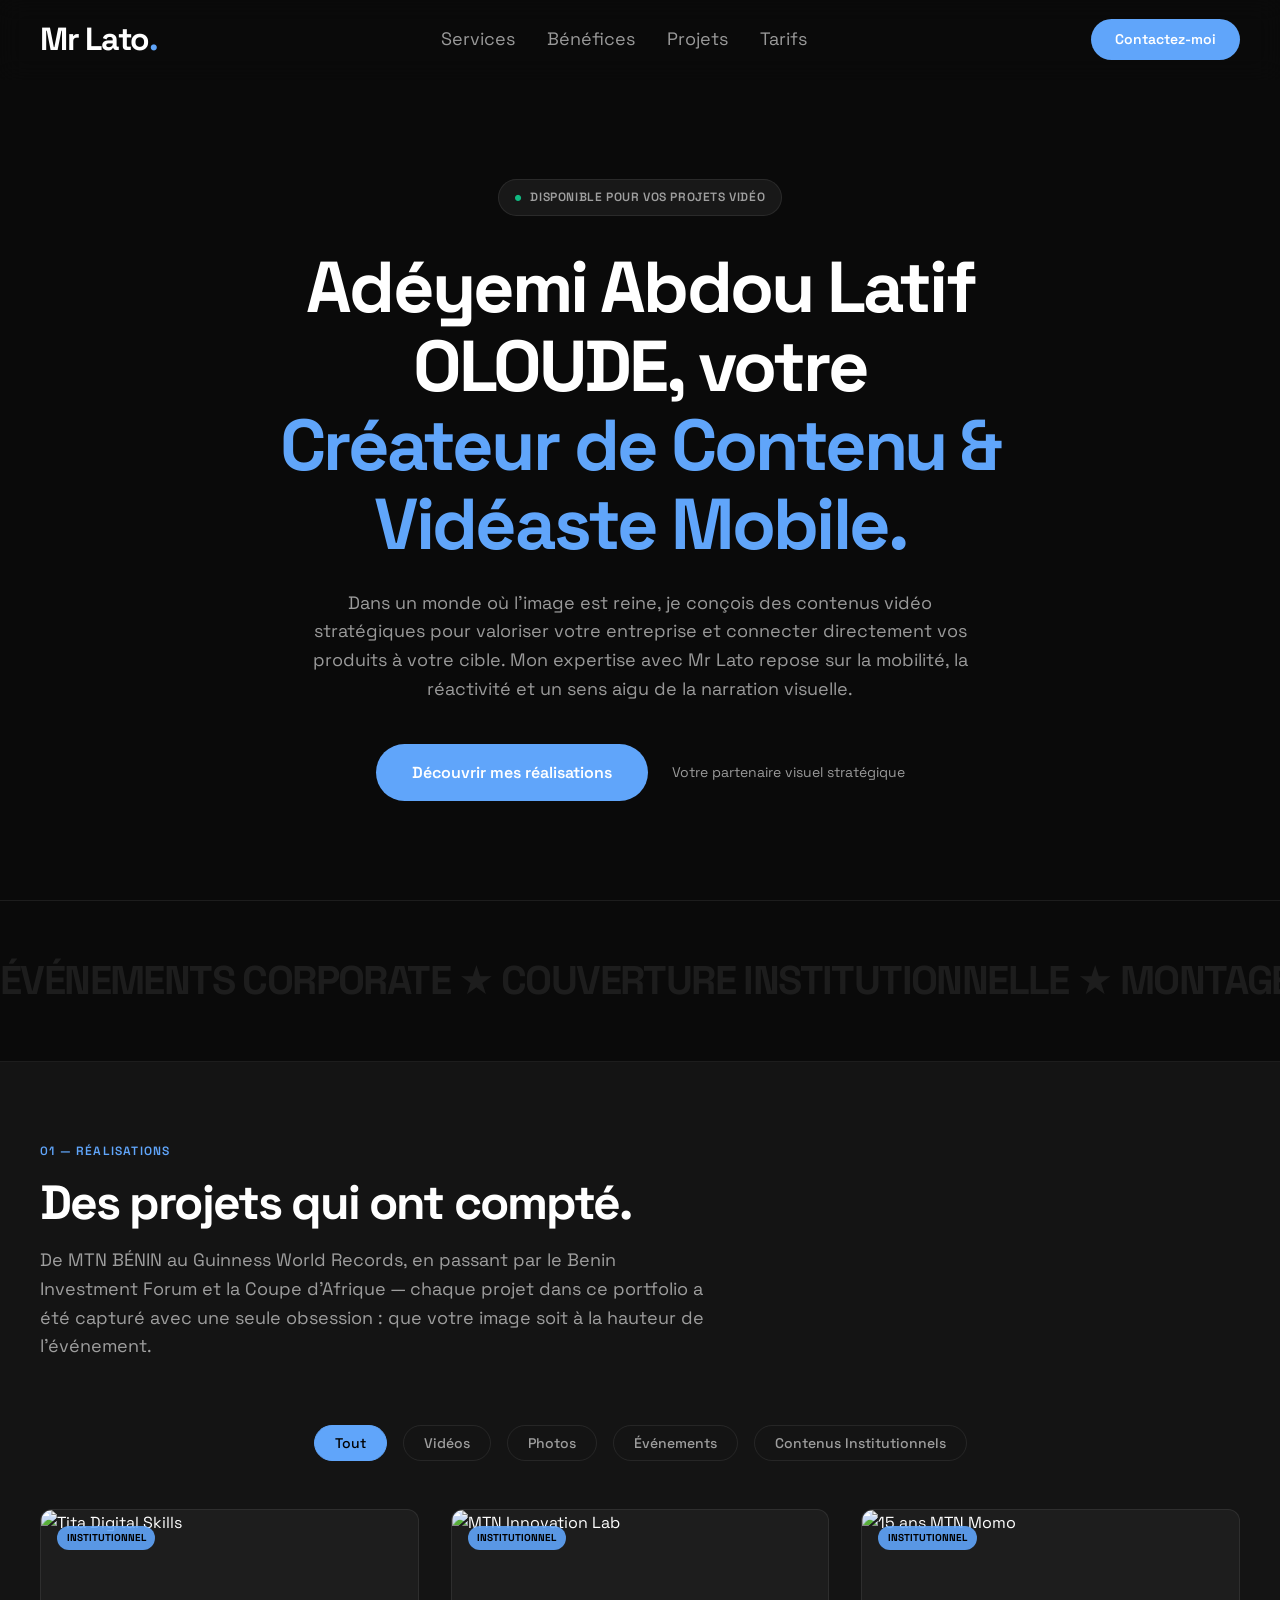
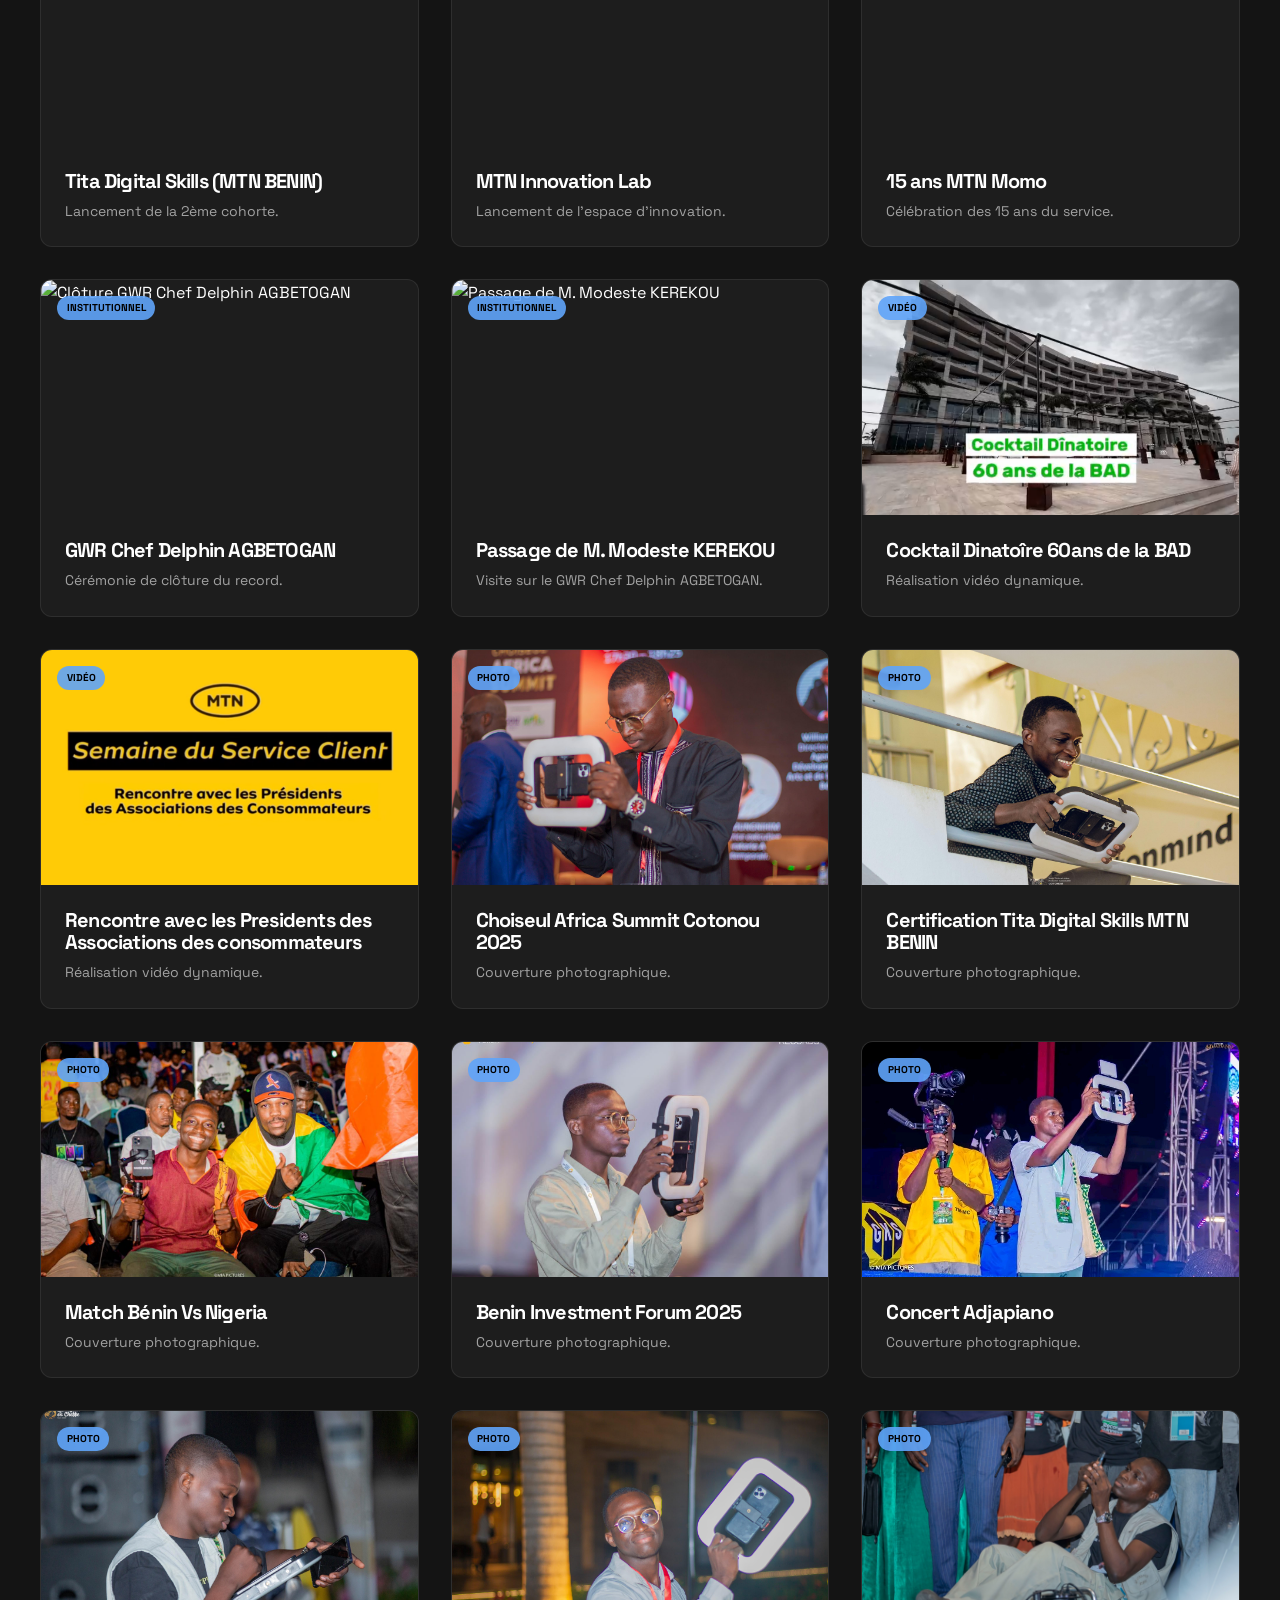
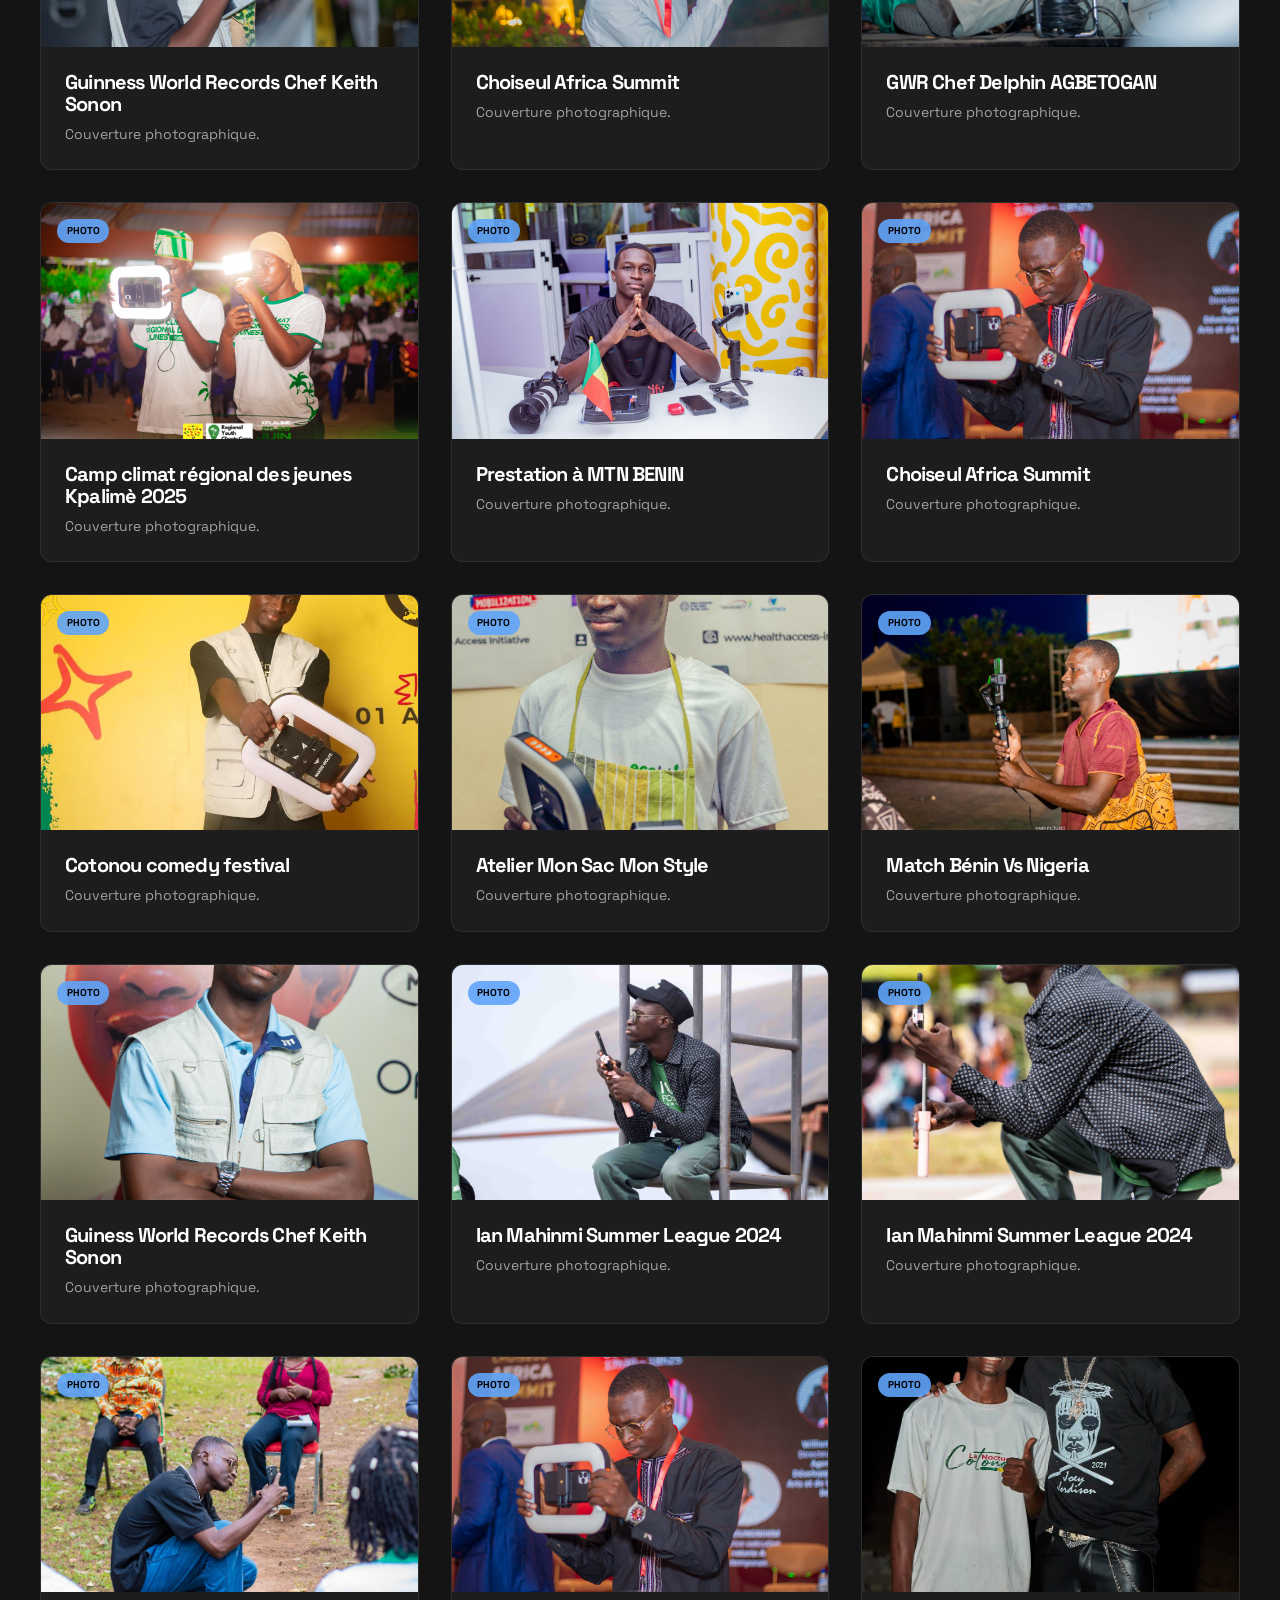
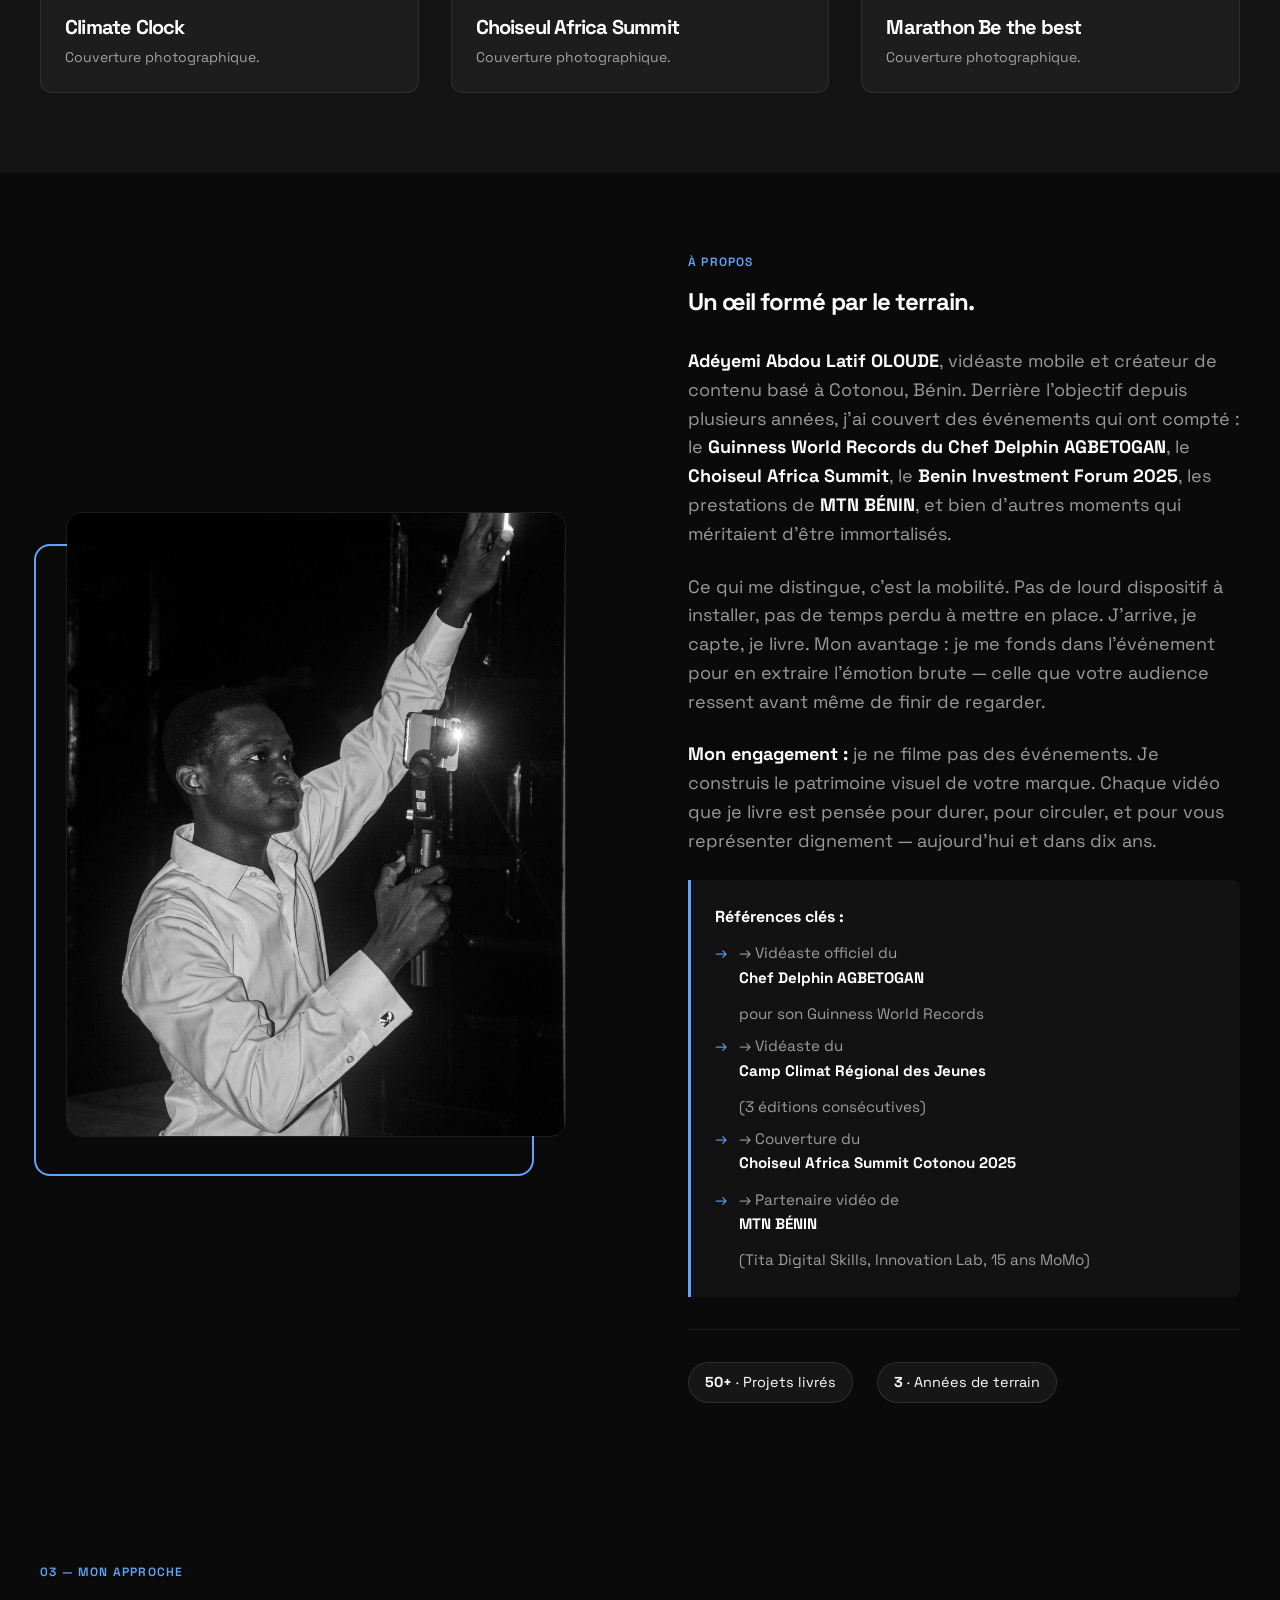
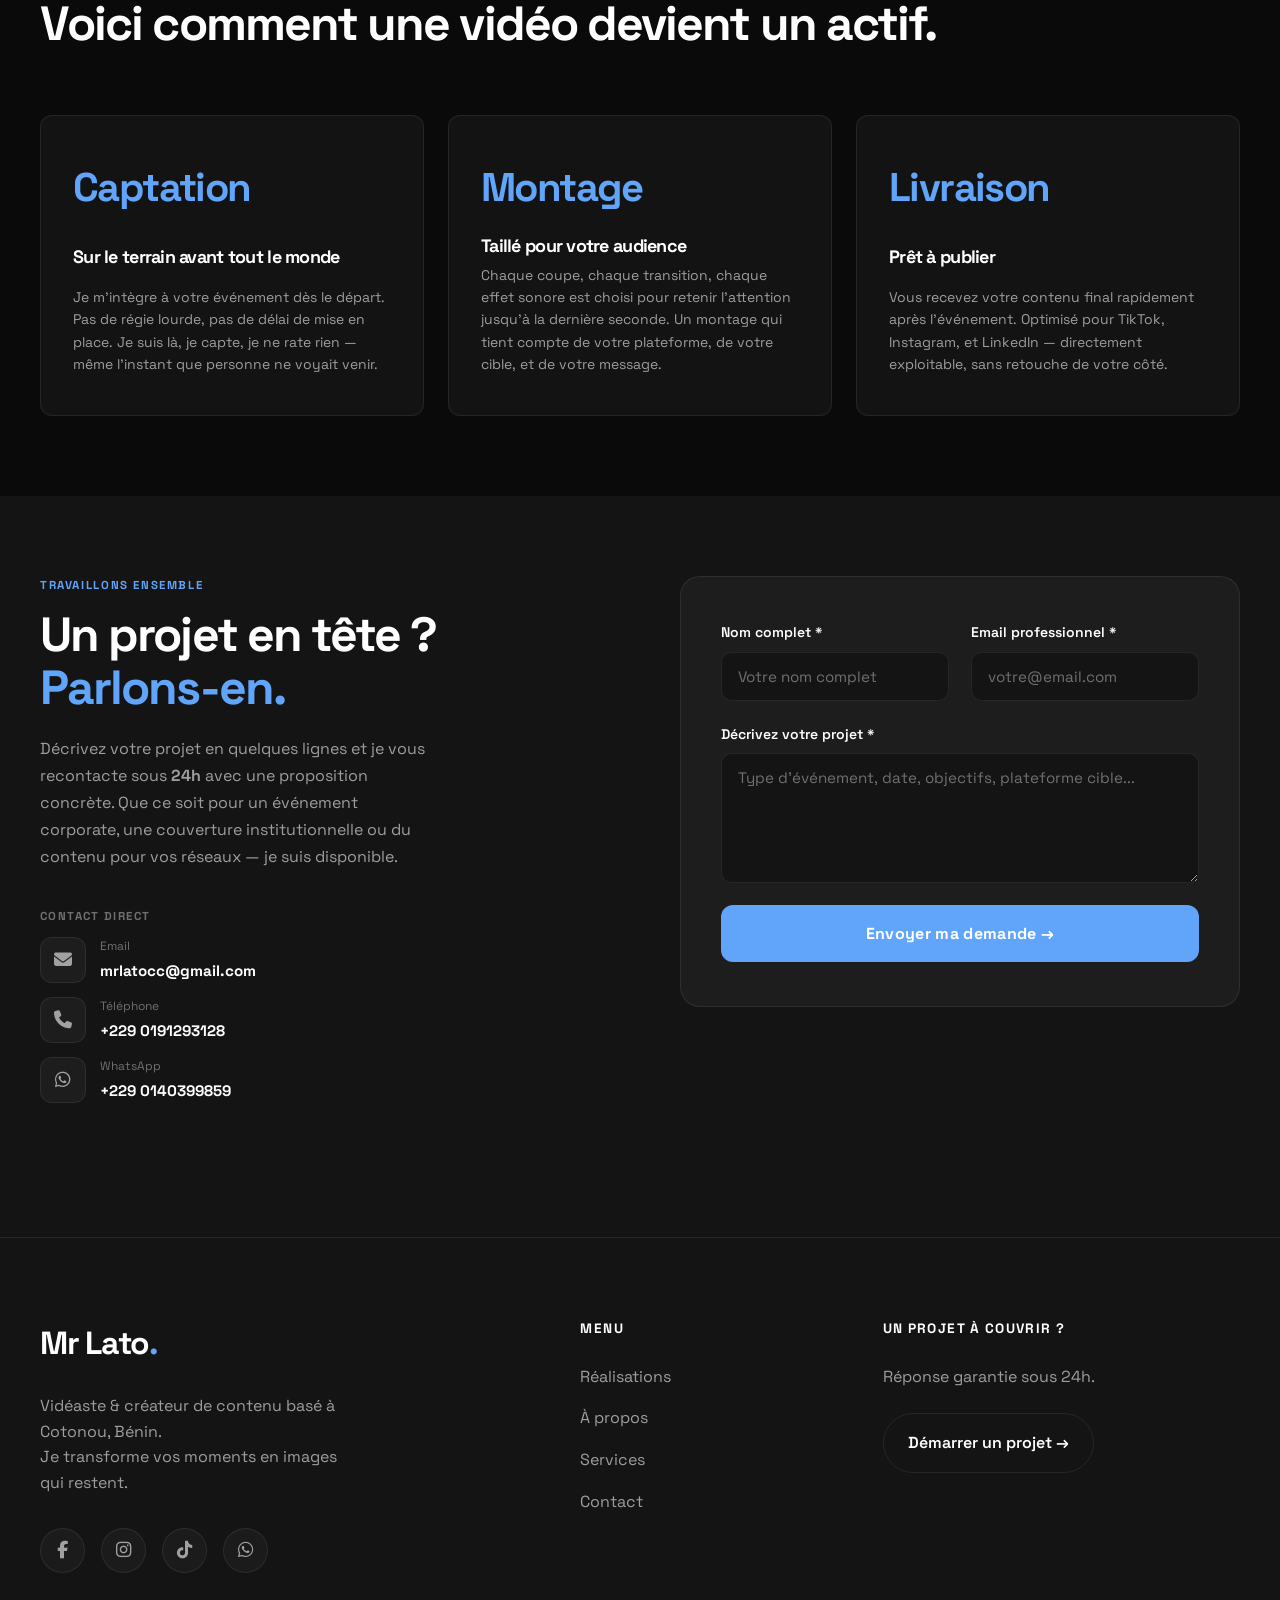
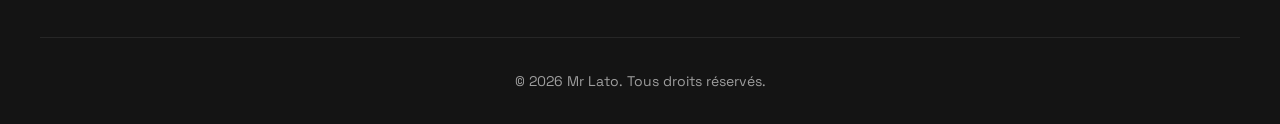
==== commit 239512e6: "modification du hero" ====
--- a/MrLato-Portfolio.html
+++ b/MrLato-Portfolio.html
@@ -11,7 +11,7 @@
     <link rel="preconnect" href="https://fonts.gstatic.com" crossorigin>
     <link href="https://fonts.googleapis.com/css2?family=Space+Grotesk:wght@300;400;500;600;700&display=swap"
         rel="stylesheet">
-    <link rel="stylesheet" href="latif-portfolio.css">
+    <link rel="stylesheet" href="MrLato-Portfolio.css">
     <link rel="icon" href="favicon.ico" type="image/x-icon">
 </head>
 
@@ -23,12 +23,13 @@
         <div class="container header-container">
             <a href="#" class="logo">Mr Lato<span>.</span></a>
             <nav class="main-nav">
-                <a href="#projets" class="nav-link">Réalisations</a>
-                <a href="#about" class="nav-link">À propos</a>
                 <a href="#services" class="nav-link">Services</a>
-                <a href="#contact" class="nav-link">Contact</a>
+                <a href="#benefices" class="nav-link">Bénéfices</a>
+                <a href="#projets" class="nav-link">Projets</a>
+                <a href="#tarifs" class="nav-link">Tarifs</a>
             </nav>
-            <a href="#contact" class="btn primary-btn hidden-md">Démarrer un projet</a>
+            <a href="#contact" class="btn primary-btn hidden-md"
+                style="padding: 0.6rem 1.5rem; font-size: 0.875rem;">Contactez-moi</a>
 
             <button class="nav-toggle" aria-label="ouvrir la navigation">
                 <span></span>
@@ -44,38 +45,25 @@
         <!-- ============================================== -->
         <section id="hero" class="hero-section section-padding">
             <div class="container hero-container">
-                <div class="hero-badge-new">
-                    VIDÉASTE MOBILE · CRÉATEUR DE CONTENU — COTONOU, BÉNIN
-                </div>
-                <h1 class="hero-title-new">
-                    Votre prochain événement mérite d'être <span class="text-accent-orange">inoubliable.</span>
+                <div class="hero-badge" style="display: flex; align-items: center; gap: 8px;">
+                    <span style="color: #10b981; font-size: 8px;">●</span> DISPONIBLE POUR VOS PROJETS VIDÉO
+                </div>
+                <h1 class="hero-title">
+                    Adéyemi Abdou Latif<br>
+                    OLOUDE, votre<br>
+                    <span class="accent-text">Créateur de Contenu &<br>Vidéaste Mobile.</span>
                 </h1>
-                <p class="hero-desc-new">
-                    J'aide les entrepreneurs et les institutions à transformer leurs moments clés en contenus vidéo qui
-                    restent. Événements, lancement de produits, couverture institutionnelle — livré en 48h, prêt à être
-                    publié.
+                <p class="hero-subtitle">
+                    Dans un monde où l'image est reine, je conçois des contenus vidéo stratégiques pour valoriser votre
+                    entreprise et connecter directement vos produits à votre cible. Mon expertise avec Mr Lato repose
+                    sur la mobilité, la réactivité et un sens aigu de la narration visuelle.
                 </p>
-                <div class="hero-cta-new">
-                    <a href="#contact" class="btn primary-btn">Lancer mon projet &rarr;</a>
-                    <a href="#projets" class="btn-link-light">Voir les réalisations</a>
-                </div>
-
-                <div class="hero-stats-card">
-                    <div class="stat-item">
-                        <span class="stat-number">50+</span>
-                        <span class="stat-label">Projets livrés</span>
-                    </div>
-                    <div class="stat-divider"></div>
-                    <div class="stat-item">
-                        <span class="stat-number">100%</span>
-                        <span class="stat-label">Clients satisfaits</span>
-                    </div>
-                    <div class="stat-divider"></div>
-                    <div class="stat-item">
-                        <span class="stat-number">48h</span>
-                        <span class="stat-label">Délai de livraison moyen</span>
-                    </div>
-                </div>
+                <div class="hero-cta">
+                    <a href="#projets" class="btn primary-btn">Découvrir mes réalisations</a>
+                    <span class="trusted-text">Votre partenaire visuel stratégique</span>
+                </div>
+
+
             </div>
         </section>
 
@@ -85,14 +73,14 @@
         <section class="ticker-section">
             <div class="ticker-container">
                 <div class="ticker-content">
-                    <span class="ticker-text">ÉVÉNEMENTS CORPORATE ★ COUVERTURE INSTITUTIONNELLE ★ MONTAGE RAPIDE ★
-                        LIVRAISON 48H ★ CLIENTS SATISFAITS ★</span>
+                    <span class="ticker-text">ÉVÉNEMENTS CORPORATE ★ COUVERTURE INSTITUTIONNELLE ★ MONTAGE RAPIDE
+                        ★</span>
                     <span class="ticker-dot"></span>
-                    <span class="ticker-text">ÉVÉNEMENTS CORPORATE ★ COUVERTURE INSTITUTIONNELLE ★ MONTAGE RAPIDE ★
-                        LIVRAISON 48H ★ CLIENTS SATISFAITS ★</span>
+                    <span class="ticker-text">ÉVÉNEMENTS CORPORATE ★ COUVERTURE INSTITUTIONNELLE ★ MONTAGE RAPIDE
+                        ★</span>
                     <span class="ticker-dot"></span>
-                    <span class="ticker-text">ÉVÉNEMENTS CORPORATE ★ COUVERTURE INSTITUTIONNELLE ★ MONTAGE RAPIDE ★
-                        LIVRAISON 48H ★ CLIENTS SATISFAITS ★</span>
+                    <span class="ticker-text">ÉVÉNEMENTS CORPORATE ★ COUVERTURE INSTITUTIONNELLE ★ MONTAGE RAPIDE
+                        ★</span>
                     <span class="ticker-dot"></span>
 
 
@@ -634,9 +622,6 @@
                                 <span
                                     style="background: rgba(255,255,255,0.05); padding: 0.5rem 1rem; border-radius: 2rem; font-size: 0.9rem; border: 1px solid rgba(255,255,255,0.1);"><strong>3</strong>
                                     · Années de terrain</span>
-                                <span
-                                    style="background: rgba(255,255,255,0.05); padding: 0.5rem 1rem; border-radius: 2rem; font-size: 0.9rem; border: 1px solid rgba(255,255,255,0.1);"><strong>100%</strong>
-                                    · Satisfaction client</span>
                             </div>
                         </div>
                     </div>
@@ -671,8 +656,8 @@
                     </div>
                     <div class="stat-card">
                         <div class="stat-value">Livraison</div>
-                        <h3>Prêt à publier en 48h</h3>
-                        <p>Vous recevez votre contenu final dans les 48 heures suivant l'événement. Optimisé pour
+                        <h3>Prêt à publier</h3>
+                        <p>Vous recevez votre contenu final rapidement après l'événement. Optimisé pour
                             TikTok, Instagram, et LinkedIn — directement exploitable, sans retouche de votre côté.</p>
                     </div>
                 </div>
@@ -832,14 +817,13 @@
 
                 <!-- BOTTOM BAR -->
                 <div class="footer-bottom">
-                    <p class="footer-copy">&copy; 2026 Mr Lato. Tous droits réservés. Conçu avec intention, livré avec
-                        précision.</p>
+                    <p class="footer-copy">&copy; 2026 Mr Lato. Tous droits réservés.</p>
 
                 </div>
 
             </div>
         </footer>
 
-        <script src="latif-portfolio.js"></script>
+        <script src="MrLato-Portfolio.js"></script>
 
 </html>
--- a/MrLato-Portfolio.css
+++ b/MrLato-Portfolio.css
@@ -0,0 +1,1536 @@
+/* ==========================================================================
+   Variables CSS et Thème Global
+   ========================================================================== */
+@import url('https://fonts.googleapis.com/css2?family=Space+Grotesk:wght@300;400;500;600;700&display=swap');
+
+:root {
+    --accent: #60a5fa;
+    /* Bleu vif de l'inspiration */
+    --bg-dark: #0a0a0a;
+    --bg-darker: #141414;
+    --bg-card: rgba(250, 250, 250, 0.04);
+    --bg-card-hover: rgba(250, 250, 250, 0.06);
+    --border-subtle: rgba(250, 250, 250, 0.08);
+    --border-hover: rgba(250, 250, 250, 0.15);
+
+    --text-primary: #ffffff;
+    --text-secondary: rgba(250, 250, 250, 0.6);
+    --text-muted: rgba(250, 250, 250, 0.4);
+
+    --font-main: 'Space Grotesk', system-ui, sans-serif;
+
+    --section-pad: 5rem;
+}
+
+/* ==========================================================================
+   Reset & Base
+   ========================================================================== */
+* {
+    margin: 0;
+    padding: 0;
+    box-sizing: border-box;
+}
+
+body {
+    background-color: var(--bg-dark);
+    color: var(--text-primary);
+    font-family: var(--font-main);
+    line-height: 1.6;
+    -webkit-font-smoothing: antialiased;
+    -moz-osx-font-smoothing: grayscale;
+    overflow-x: hidden;
+}
+
+.container {
+    max-width: 80rem;
+    /* ~1280px */
+    margin: 0 auto;
+    padding: 0 1.5rem;
+}
+
+@media (min-width: 768px) {
+    .container {
+        padding: 0 2.5rem;
+    }
+}
+
+a {
+    color: inherit;
+    text-decoration: none;
+    transition: all 0.3s ease;
+}
+
+.section-padding {
+    padding-top: 3rem;
+    padding-bottom: 3rem;
+}
+
+@media (min-width: 768px) {
+    .section-padding {
+        padding-top: var(--section-pad);
+        padding-bottom: var(--section-pad);
+    }
+}
+
+/* ==========================================================================
+   Typographie & Badges
+   ========================================================================== */
+h1,
+h2,
+h3,
+h4 {
+    font-weight: 700;
+    line-height: 1.1;
+    letter-spacing: -0.04em;
+    color: var(--text-primary);
+}
+
+.section-eyebrow {
+    font-size: 0.75rem;
+    font-weight: 600;
+    letter-spacing: 0.1em;
+    text-transform: uppercase;
+    color: var(--accent);
+    margin-bottom: 1rem;
+}
+
+.section-header {
+    margin-bottom: 4rem;
+}
+
+.section-header h2 {
+    font-size: 2.25rem;
+}
+
+@media (min-width: 768px) {
+    .section-header h2 {
+        font-size: 3rem;
+    }
+}
+
+.section-desc {
+    margin-top: 1rem;
+    color: var(--text-secondary);
+    font-size: 1.125rem;
+    max-width: 42rem;
+}
+
+/* ==========================================================================
+   Boutons
+   ========================================================================== */
+.btn {
+    display: inline-flex;
+    align-items: center;
+    justify-content: center;
+    padding: 1rem 2.25rem;
+    border-radius: 50px;
+    font-size: 1rem;
+    font-weight: 600;
+    transition: transform 0.3s ease, background-color 0.3s ease;
+    cursor: pointer;
+    border: none;
+}
+
+.primary-btn {
+    background-color: var(--accent);
+    color: #ffffff;
+}
+
+.primary-btn:hover {
+    transform: scale(1.03);
+    background-color: #7ab5fa;
+}
+
+.hidden-md {
+    display: none;
+}
+
+@media (min-width: 768px) {
+    .hidden-md {
+        display: inline-flex;
+    }
+}
+
+/* ==========================================================================
+   Header Navbar
+   ========================================================================== */
+.main-header {
+    position: fixed;
+    top: 0;
+    left: 0;
+    width: 100%;
+    height: 80px;
+    z-index: 50;
+    display: flex;
+    align-items: center;
+    background: rgba(10, 10, 10, 0.7);
+    backdrop-filter: blur(12px);
+    -webkit-backdrop-filter: blur(12px);
+    border-bottom: 1px solid transparent;
+    transition: all 0.3s ease;
+}
+
+.header-container {
+    display: flex;
+    justify-content: space-between;
+    align-items: center;
+    width: 100%;
+}
+
+.logo {
+    display: inline-block;
+    font-size: 2rem;
+    font-weight: 700;
+    color: var(--text-primary);
+    text-decoration: none;
+    letter-spacing: -0.04em;
+}
+
+.logo span {
+    color: var(--accent);
+}
+
+.main-nav {
+    display: none;
+}
+
+@media (min-width: 768px) {
+    .main-nav {
+        display: flex;
+        gap: 2rem;
+    }
+
+    .nav-link {
+        font-size: 1.125rem;
+        color: var(--text-secondary);
+    }
+
+    .nav-link:hover {
+        color: var(--text-primary);
+    }
+}
+
+.nav-toggle {
+    display: flex;
+    flex-direction: column;
+    gap: 6px;
+    background: transparent;
+    border: none;
+    cursor: pointer;
+    z-index: 100;
+}
+
+@media (min-width: 768px) {
+    .nav-toggle {
+        display: none;
+    }
+}
+
+.nav-toggle span {
+    display: block;
+    width: 24px;
+    height: 2px;
+    background: var(--text-primary);
+    transition: transform 0.3s ease, opacity 0.3s ease;
+}
+
+.nav-toggle.active span:nth-child(1) {
+    transform: translateY(8px) rotate(45deg);
+}
+
+.nav-toggle.active span:nth-child(2) {
+    opacity: 0;
+}
+
+.nav-toggle.active span:nth-child(3) {
+    transform: translateY(-8px) rotate(-45deg);
+}
+
+/* Version de la nav ouverte via JS */
+.main-nav.active {
+    display: flex;
+    position: absolute;
+    top: 80px;
+    left: 0;
+    width: 100%;
+    flex-direction: column;
+    background: var(--bg-darker);
+    padding: 2rem;
+    gap: 1.5rem;
+    border-bottom: 1px solid var(--border-subtle);
+}
+
+/* ==========================================================================
+   Hero Section
+   ========================================================================== */
+.hero-section {
+    position: relative;
+    min-height: 100vh;
+    display: flex;
+    align-items: center;
+    justify-content: center;
+    text-align: center;
+    overflow: hidden;
+    background-color: var(--bg-dark);
+}
+
+.hero-container {
+    position: relative;
+    z-index: 2;
+    display: flex;
+    flex-direction: column;
+    align-items: center;
+}
+
+.btn-light-pill {
+    color: var(--accent);
+}
+
+.hero-badge {
+    display: inline-flex;
+    padding: 0.5rem 1rem;
+    border-radius: 50px;
+    font-size: 0.75rem;
+    font-weight: 600;
+    text-transform: uppercase;
+    letter-spacing: 0.05em;
+    background: rgba(255, 255, 255, 0.06);
+    border: 1px solid var(--border-subtle);
+    color: var(--text-secondary);
+    margin-bottom: 2rem;
+}
+
+.hero-section h1 {
+    font-size: 2.5rem;
+    margin-bottom: 1.5rem;
+}
+
+.accent-text {
+    color: var(--accent);
+}
+
+.hero-subtitle {
+    font-size: 1rem;
+    color: var(--text-secondary);
+    max-width: 42rem;
+    margin: 0 auto 2.5rem;
+}
+
+@media (min-width: 768px) {
+    .hero-section h1 {
+        font-size: 4.5rem;
+    }
+
+    .hero-subtitle {
+        font-size: 1.125rem;
+    }
+}
+
+.hero-cta {
+    display: flex;
+    flex-direction: column;
+    align-items: center;
+    gap: 1.5rem;
+}
+
+@media (min-width: 640px) {
+    .hero-cta {
+        flex-direction: row;
+    }
+}
+
+.trusted-text {
+    font-size: 0.875rem;
+    color: var(--text-secondary);
+}
+
+.hero-glow {
+    position: absolute;
+    top: 50%;
+    left: 50%;
+    width: 600px;
+    height: 600px;
+    background: radial-gradient(circle, rgba(96, 165, 250, 0.15), transparent 60%);
+    transform: translate(-50%, -50%);
+    pointer-events: none;
+    z-index: 1;
+}
+
+/* ==========================================================================
+   Ticker Section
+   ========================================================================== */
+.ticker-section {
+    background: var(--bg-dark);
+    border-top: 1px solid var(--border-subtle);
+    border-bottom: 1px solid var(--border-subtle);
+    padding: 3rem 0;
+    overflow: hidden;
+}
+
+.ticker-container {
+    display: flex;
+    white-space: nowrap;
+}
+
+.ticker-content {
+    display: flex;
+    align-items: center;
+    gap: 3rem;
+    animation: scroll-left 20s linear infinite;
+}
+
+.ticker-text {
+    font-size: 1.5rem;
+    font-weight: 700;
+    color: var(--border-subtle);
+    letter-spacing: -0.04em;
+    text-transform: uppercase;
+}
+
+@media (min-width: 768px) {
+    .ticker-text {
+        font-size: 2.5rem;
+    }
+}
+
+@keyframes scroll-left {
+    0% {
+        transform: translateX(0);
+    }
+
+    100% {
+        transform: translateX(-50%);
+    }
+}
+
+/* ==========================================================================
+   Projets Section
+   ========================================================================== */
+.projects-section {
+    background: var(--bg-darker);
+}
+
+.projects-grid {
+    display: grid;
+    grid-template-columns: 1fr;
+    gap: 2rem;
+}
+
+@media (min-width: 768px) {
+    .projects-grid {
+        grid-template-columns: repeat(2, 1fr);
+    }
+}
+
+@media (min-width: 1024px) {
+    .projects-grid {
+        grid-template-columns: repeat(3, 1fr);
+    }
+}
+
+.project-card {
+    display: block;
+    border-radius: 0.75rem;
+    background: var(--bg-card);
+    border: 1px solid var(--border-subtle);
+    overflow: hidden;
+    transition: all 0.3s ease;
+}
+
+.project-card:hover {
+    border-color: var(--border-hover);
+    transform: translateY(-4px);
+    background: var(--bg-card-hover);
+}
+
+.project-image {
+    position: relative;
+    width: 100%;
+    aspect-ratio: 16/10;
+    overflow: hidden;
+}
+
+.project-image img {
+    width: 100%;
+    height: 100%;
+    object-fit: cover;
+    transition: transform 0.5s ease;
+}
+
+.project-card:hover .project-image img {
+    transform: scale(1.05);
+}
+
+.project-badge {
+    position: absolute;
+    top: 1rem;
+    left: 1rem;
+    background: rgba(96, 165, 250, 0.9);
+    color: #000;
+    font-size: 0.625rem;
+    font-weight: 700;
+    padding: 0.25rem 0.6rem;
+    border-radius: 50px;
+    text-transform: uppercase;
+}
+
+.project-info {
+    padding: 1.5rem;
+}
+
+.project-info h3 {
+    font-size: 1.25rem;
+    margin-bottom: 0.5rem;
+}
+
+.project-info p {
+    font-size: 0.875rem;
+    color: var(--text-secondary);
+}
+
+/* ==========================================================================
+   Portfolio Gallery & Filters
+   ========================================================================== */
+.portfolio-filters {
+    display: flex;
+    flex-wrap: wrap;
+    justify-content: center;
+    gap: 1rem;
+    margin-bottom: 3rem;
+}
+
+.filter-btn {
+    background: transparent;
+    border: 1px solid var(--border-subtle);
+    color: var(--text-secondary);
+    padding: 0.5rem 1.25rem;
+    border-radius: 50px;
+    font-size: 0.875rem;
+    font-weight: 500;
+    cursor: pointer;
+    transition: all 0.3s ease;
+    font-family: inherit;
+}
+
+.filter-btn:hover {
+    border-color: var(--text-primary);
+    color: var(--text-primary);
+}
+
+.filter-btn.active {
+    background: var(--accent);
+    border-color: var(--accent);
+    color: #000;
+}
+
+/* Grille & Animations */
+.gallery-item {
+    cursor: pointer;
+    transition: opacity 0.4s ease, transform 0.4s ease;
+}
+
+.gallery-item.hidden-item {
+    opacity: 0;
+    transform: scale(0.8);
+    pointer-events: none;
+}
+
+.gallery-item.hide-display {
+    display: none;
+}
+
+/* Overlays */
+.gallery-overlay {
+    position: absolute;
+    top: 0;
+    left: 0;
+    width: 100%;
+    height: 100%;
+    background: rgba(10, 10, 10, 0.5);
+    display: flex;
+    align-items: center;
+    justify-content: center;
+    opacity: 0;
+    transition: opacity 0.3s ease;
+}
+
+.project-card:hover .gallery-overlay {
+    opacity: 1;
+}
+
+.overlay-icon {
+    font-size: 2.5rem;
+    color: #fff;
+    transform: translateY(20px);
+    transition: transform 0.3s ease;
+    text-shadow: 0 4px 12px rgba(0, 0, 0, 0.5);
+}
+
+.project-card:hover .overlay-icon {
+    transform: translateY(0);
+}
+
+.lightbox-data {
+    display: none;
+}
+
+/* ==========================================================================
+   Lightbox Modal
+   ========================================================================== */
+.lightbox-modal {
+    position: fixed;
+    top: 0;
+    left: 0;
+    width: 100%;
+    height: 100%;
+    background: rgba(0, 0, 0, 0.95);
+    z-index: 1000;
+    display: flex;
+    align-items: center;
+    justify-content: center;
+    opacity: 0;
+    pointer-events: none;
+    transition: opacity 0.3s ease;
+    backdrop-filter: blur(8px);
+}
+
+.lightbox-modal.active {
+    opacity: 1;
+    pointer-events: auto;
+}
+
+.lightbox-close {
+    position: absolute;
+    top: 2rem;
+    right: 2rem;
+    background: transparent;
+    border: none;
+    color: #fff;
+    font-size: 3rem;
+    line-height: 1;
+    cursor: pointer;
+    z-index: 1001;
+    transition: color 0.3s ease, transform 0.3s ease;
+}
+
+.lightbox-close:hover {
+    color: var(--accent);
+    transform: scale(1.1);
+}
+
+.lightbox-content {
+    width: 90%;
+    max-width: 1200px;
+    max-height: 90vh;
+    display: flex;
+    justify-content: center;
+    align-items: center;
+}
+
+.lightbox-content img,
+.lightbox-content video {
+    max-width: 100%;
+    max-height: 90vh;
+    border-radius: 0.5rem;
+    box-shadow: 0 20px 40px rgba(0, 0, 0, 0.5);
+}
+
+.lightbox-content iframe {
+    width: 100%;
+    aspect-ratio: 9/16;
+    max-width: 400px;
+    height: 80vh;
+    border: none;
+    border-radius: 0.5rem;
+}
+
+/* ==========================================================================
+   About Section
+   ========================================================================== */
+.about-section {
+    background: var(--bg-dark);
+}
+
+.about-grid {
+    display: grid;
+    grid-template-columns: 1fr;
+    gap: 4rem;
+    align-items: center;
+}
+
+@media (min-width: 992px) {
+    .about-grid {
+        grid-template-columns: 1fr 1fr;
+        gap: 6rem;
+    }
+}
+
+.about-image-wrapper {
+    position: relative;
+    border-radius: 1rem;
+    max-width: 500px;
+    margin: 0 auto;
+}
+
+.about-img {
+    width: 100%;
+    height: auto;
+    border-radius: 1rem;
+    position: relative;
+    z-index: 2;
+    aspect-ratio: 4/5;
+    object-fit: cover;
+    border: 1px solid var(--border-subtle);
+}
+
+.about-image-decoration {
+    position: absolute;
+    top: 2rem;
+    left: -2rem;
+    width: 100%;
+    height: 100%;
+    border: 2px solid var(--accent);
+    border-radius: 1rem;
+    z-index: 1;
+}
+
+@media (max-width: 768px) {
+    .about-image-decoration {
+        top: 1rem;
+        left: -1rem;
+    }
+}
+
+.about-content h2 {
+    margin-bottom: 2rem;
+}
+
+.about-text p {
+    color: var(--text-secondary);
+    margin-bottom: 1.5rem;
+    font-size: 1.125rem;
+}
+
+.about-text strong {
+    color: var(--text-primary);
+}
+
+.experience-highlights {
+    margin-top: 1.5rem;
+    padding: 1.5rem;
+    background: rgba(255, 255, 255, 0.03);
+    border-left: 3px solid var(--accent);
+    border-radius: 0 0.5rem 0.5rem 0;
+}
+
+.experience-highlights strong {
+    display: block;
+    margin-bottom: 0.75rem;
+    color: var(--text-primary);
+}
+
+.highlight-list {
+    list-style: none;
+    padding: 0;
+    margin: 0;
+}
+
+.highlight-list li {
+    position: relative;
+    padding-left: 1.5rem;
+    margin-bottom: 0.5rem;
+    color: var(--text-secondary);
+    font-size: 0.95rem;
+}
+
+.highlight-list li::before {
+    content: '→';
+    position: absolute;
+    left: 0;
+    color: var(--accent);
+}
+
+.highlight-list li:last-child {
+    margin-bottom: 0;
+}
+
+.about-stats-inline {
+    display: flex;
+    gap: 3rem;
+    margin-top: 3rem;
+    padding-top: 2rem;
+    border-top: 1px solid var(--border-subtle);
+}
+
+.stat-item {
+    display: flex;
+    flex-direction: column;
+}
+
+.stat-num {
+    font-size: 2.5rem;
+    font-weight: 700;
+    color: var(--text-primary);
+    line-height: 1;
+    margin-bottom: 0.5rem;
+}
+
+.stat-label {
+    font-size: 0.875rem;
+    color: var(--text-secondary);
+    text-transform: uppercase;
+    letter-spacing: 0.05em;
+}
+
+/* ==========================================================================
+   Services Section
+   ========================================================================== */
+.services-section {
+    background: var(--bg-darker);
+}
+
+.services-grid {
+    display: grid;
+    grid-template-columns: 1fr;
+    gap: 1.5rem;
+}
+
+@media (min-width: 768px) {
+    .services-grid {
+        grid-template-columns: repeat(2, 1fr);
+    }
+}
+
+.service-card {
+    background: var(--bg-card);
+    border: 1px solid var(--border-subtle);
+    border-radius: 0.75rem;
+    padding: 2rem;
+    transition: all 0.3s ease;
+}
+
+.service-card:hover {
+    border-color: var(--border-hover);
+    transform: translateY(-2px);
+}
+
+.service-number {
+    font-size: 0.75rem;
+    font-weight: 700;
+    color: var(--text-muted);
+    letter-spacing: 0.1em;
+    margin-bottom: 1.5rem;
+}
+
+.service-card h3 {
+    font-size: 1.25rem;
+    margin-bottom: 1rem;
+}
+
+.service-card p {
+    font-size: 0.875rem;
+    color: var(--text-secondary);
+}
+
+/* ==========================================================================
+   Stats Section
+   ========================================================================== */
+.stats-section {
+    background: var(--bg-dark);
+}
+
+.stats-grid {
+    display: grid;
+    grid-template-columns: 1fr;
+    gap: 1.5rem;
+}
+
+@media (min-width: 768px) {
+    .stats-grid {
+        grid-template-columns: repeat(3, 1fr);
+    }
+}
+
+.stat-card {
+    background: var(--bg-card);
+    border: 1px solid var(--border-subtle);
+    border-radius: 0.75rem;
+    padding: 2.5rem 2rem;
+    display: flex;
+    flex-direction: column;
+    justify-content: space-between;
+    min-height: 220px;
+}
+
+.stat-value {
+    font-size: 2.5rem;
+    font-weight: 700;
+    color: var(--accent);
+    margin-bottom: 1rem;
+    letter-spacing: -0.04em;
+}
+
+.stat-card h3 {
+    font-size: 1.125rem;
+    margin-bottom: 0.5rem;
+}
+
+.stat-card p {
+    font-size: 0.875rem;
+    color: var(--text-secondary);
+}
+
+/* ============================
+   CONTACT SECTION
+   ============================ */
+/* Taille et couleur des icônes Font Awesome dans les contact-items */
+.contact-item-icon {
+    width: 46px;
+    height: 46px;
+    min-width: 46px;
+    background: var(--bg-card);
+    border: 1px solid var(--border-subtle);
+    border-radius: 12px;
+    display: flex;
+    align-items: center;
+    justify-content: center;
+    color: var(--text-secondary);
+    font-size: 17px;
+    transition: color 0.2s, border-color 0.2s;
+}
+
+.contact-item:hover .contact-item-icon {
+    color: var(--accent);
+    border-color: var(--border-hover);
+}
+
+/* Icône dans le bouton submit */
+.contact-form .cta-btn {
+    display: flex;
+    align-items: center;
+    justify-content: center;
+    gap: 10px;
+}
+
+.contact-form .cta-btn i {
+    font-size: 14px;
+    transition: transform 0.2s;
+}
+
+.contact-form .cta-btn:hover i {
+    transform: translateX(4px);
+}
+
+.contact-section {
+    background-color: var(--bg-darker);
+    padding: var(--section-pad) 0;
+}
+
+.contact-grid {
+    display: grid;
+    grid-template-columns: 1fr 1fr;
+    grid-template-areas:
+        "header  form"
+        "links   form"
+        "social  form";
+    column-gap: 80px;
+    row-gap: 40px;
+    align-items: start;
+}
+
+/* ---- Colonne gauche ---- */
+
+.contact-header {
+    grid-area: header;
+}
+
+.contact-label {
+    display: block;
+    font-size: 0.72rem;
+    font-weight: 700;
+    letter-spacing: 0.14em;
+    text-transform: uppercase;
+    color: var(--accent);
+    margin-bottom: 14px;
+    font-family: var(--font-main);
+}
+
+.contact-header h2 {
+    font-size: clamp(2.2rem, 4vw, 3rem);
+    font-weight: 900;
+    line-height: 1.1;
+    color: var(--text-primary);
+    margin: 0 0 20px;
+    font-family: var(--font-main);
+}
+
+.contact-header h2 span {
+    color: var(--accent);
+}
+
+.contact-header p {
+    font-size: 1rem;
+    line-height: 1.7;
+    color: var(--text-secondary);
+    max-width: 400px;
+    margin: 0;
+    font-family: var(--font-main);
+}
+
+.footer-links {
+    grid-area: links;
+}
+
+.contact-info {
+    grid-area: social;
+}
+
+.footer-links h4,
+.contact-info h4 {
+    font-size: 0.72rem;
+    font-weight: 700;
+    letter-spacing: 0.12em;
+    text-transform: uppercase;
+    color: var(--text-muted);
+    margin: 0 0 14px;
+    font-family: var(--font-main);
+}
+
+.contact-item {
+    display: flex;
+    align-items: center;
+    gap: 14px;
+    margin-bottom: 14px;
+}
+
+.contact-item-icon {
+    width: 46px;
+    height: 46px;
+    min-width: 46px;
+    background: var(--bg-card);
+    border: 1px solid var(--border-subtle);
+    border-radius: 12px;
+    display: flex;
+    align-items: center;
+    justify-content: center;
+    font-size: 18px;
+    transition: border-color 0.2s;
+}
+
+.contact-item:hover .contact-item-icon {
+    border-color: var(--border-hover);
+}
+
+.contact-item-text small {
+    display: block;
+    font-size: 0.75rem;
+    color: var(--text-muted);
+    margin-bottom: 2px;
+    font-family: var(--font-main);
+}
+
+.contact-item-text strong,
+.contact-item-text a {
+    display: block;
+    font-size: 0.95rem;
+    font-weight: 700;
+    color: var(--text-primary);
+    text-decoration: none;
+    font-family: var(--font-main);
+}
+
+.contact-info a {
+    display: block;
+    font-size: 0.95rem;
+    font-weight: 600;
+    color: var(--text-secondary);
+    text-decoration: none;
+    margin-bottom: 8px;
+    font-family: var(--font-main);
+    transition: color 0.2s;
+}
+
+.contact-info a:hover {
+    color: var(--accent);
+}
+
+/* ---- Colonne droite : carte formulaire ---- */
+
+.contact-form-container {
+    grid-area: form;
+    grid-row: 1 / 4;
+    background: var(--bg-card);
+    border: 1px solid var(--border-subtle);
+    border-radius: 20px;
+    padding: 44px 40px;
+    transition: border-color 0.3s;
+}
+
+.contact-form-container:hover {
+    border-color: var(--border-hover);
+}
+
+.contact-form {
+    display: grid;
+    grid-template-columns: 1fr 1fr;
+    gap: 22px;
+}
+
+.form-group {
+    display: flex;
+    flex-direction: column;
+    gap: 8px;
+}
+
+.form-group.full-width,
+.contact-form button {
+    grid-column: 1 / -1;
+}
+
+.form-group label {
+    font-size: 0.875rem;
+    font-weight: 600;
+    color: var(--text-primary);
+    font-family: var(--font-main);
+}
+
+.form-group input,
+.form-group textarea {
+    background: var(--bg-darker);
+    border: 1px solid var(--border-subtle);
+    border-radius: 10px;
+    padding: 14px 16px;
+    font-size: 0.95rem;
+    font-family: var(--font-main);
+    color: var(--text-primary);
+    outline: none;
+    width: 100%;
+    box-sizing: border-box;
+    transition: border-color 0.2s;
+}
+
+.form-group input::placeholder,
+.form-group textarea::placeholder {
+    color: var(--text-muted);
+}
+
+.form-group input:focus,
+.form-group textarea:focus {
+    border-color: var(--accent);
+}
+
+.form-group textarea {
+    resize: vertical;
+    min-height: 130px;
+}
+
+.contact-form .cta-btn {
+    background: var(--accent);
+    color: #fff;
+    border: none;
+    border-radius: 12px;
+    padding: 18px;
+    font-size: 1rem;
+    font-weight: 700;
+    font-family: var(--font-main);
+    cursor: pointer;
+    width: 100%;
+    letter-spacing: 0.02em;
+    transition: opacity 0.2s, transform 0.1s;
+}
+
+.contact-form .cta-btn:hover {
+    opacity: 0.85;
+}
+
+.contact-form .cta-btn:active {
+    transform: scale(0.99);
+}
+
+/* ---- Responsive ---- */
+
+@media (max-width: 768px) {
+    .contact-grid {
+        grid-template-columns: 1fr;
+        grid-template-areas:
+            "header"
+            "links"
+            "social"
+            "form";
+    }
+
+    .contact-form-container {
+        grid-row: auto;
+        padding: 28px 22px;
+    }
+
+    .contact-form {
+        grid-template-columns: 1fr;
+    }
+}
+
+/* ==========================================================================
+   Footer Section
+   ========================================================================== */
+.main-footer {
+    background-color: var(--bg-darker);
+    border-top: 1px solid var(--border-subtle);
+    padding: 5rem 0 2rem;
+}
+
+.footer-top {
+    display: grid;
+    grid-template-columns: 2fr 1fr 1.5fr;
+    gap: 4rem;
+    padding-bottom: 4rem;
+}
+
+/* BRAND */
+.footer-logo {
+    display: inline-block;
+    font-size: 2rem;
+    font-weight: 700;
+    color: var(--text-primary);
+    text-decoration: none;
+    letter-spacing: -0.04em;
+    margin-bottom: 1.5rem;
+}
+
+.footer-logo span {
+    color: var(--accent);
+}
+
+.footer-tagline {
+    font-size: 1rem;
+    line-height: 1.6;
+    color: var(--text-secondary);
+    margin-bottom: 2rem;
+    max-width: 300px;
+}
+
+.footer-socials {
+    display: flex;
+    gap: 1rem;
+}
+
+.footer-socials a {
+    width: 45px;
+    height: 45px;
+    border-radius: 50%;
+    background: rgba(255, 255, 255, 0.03);
+    border: 1px solid var(--border-subtle);
+    display: flex;
+    align-items: center;
+    justify-content: center;
+    color: var(--text-secondary);
+    transition: all 0.3s ease;
+    font-size: 1.1rem;
+}
+
+.footer-socials a:hover {
+    color: #000;
+    background: var(--accent);
+    border-color: var(--accent);
+    transform: translateY(-3px);
+}
+
+/* COLONNES */
+.footer-col-title {
+    font-size: 0.85rem;
+    font-weight: 700;
+    letter-spacing: 0.1em;
+    text-transform: uppercase;
+    color: #fff;
+    margin-bottom: 1.5rem;
+}
+
+.footer-nav {
+    list-style: none;
+    padding: 0;
+    display: flex;
+    flex-direction: column;
+    gap: 1rem;
+}
+
+.footer-nav a {
+    color: var(--text-secondary);
+    text-decoration: none;
+    transition: color 0.3s ease;
+    font-size: 1rem;
+}
+
+.footer-nav a:hover {
+    color: var(--accent);
+}
+
+/* CTA COLONNE */
+.footer-cta-text {
+    font-size: 1rem;
+    color: var(--text-secondary);
+    margin-bottom: 1.5rem;
+}
+
+.footer-cta-btn {
+    display: inline-flex;
+    align-items: center;
+    gap: 0.75rem;
+    background: transparent;
+    color: var(--text-primary);
+    border: 1px solid var(--border-subtle);
+    padding: 1rem 1.5rem;
+    border-radius: 50px;
+    font-weight: 600;
+    transition: all 0.3s ease;
+}
+
+.footer-cta-btn:hover {
+    background: var(--accent);
+    color: #000;
+    border-color: var(--accent);
+}
+
+/* DIVIDER */
+.footer-divider {
+    height: 1px;
+    background: var(--border-subtle);
+    margin: 0;
+}
+
+/* BOTTOM BAR */
+.footer-bottom {
+    display: flex;
+    align-items: center;
+    justify-content: center;
+    padding-top: 2rem;
+    text-align: center;
+}
+
+.footer-copy {
+    font-size: 0.875rem;
+    color: var(--text-secondary);
+}
+
+/* RESPONSIVE */
+@media (max-width: 900px) {
+    .footer-top {
+        grid-template-columns: 1fr 1fr;
+    }
+
+    .footer-brand {
+        grid-column: 1 / -1;
+    }
+}
+
+@media (max-width: 540px) {
+    .footer-top {
+        grid-template-columns: 1fr;
+        gap: 3rem;
+    }
+}
+
+/* ==========================================================================
+   Animations au défilement (IntersectionObserver)
+   ========================================================================== */
+.fade-in-section {
+    opacity: 0;
+    transform: translateY(50px);
+    transition: opacity 1s ease-out, transform 1s ease-out;
+}
+
+.fade-in-section.is-visible {
+    opacity: 1;
+    transform: none;
+}
+
+/* ==========================================================================
+   Form Success Message
+   ========================================================================== */
+.form-success-message {
+    background: rgba(96, 165, 250, 0.1);
+    border: 1px solid var(--accent);
+    border-radius: 0.5rem;
+    padding: 2rem;
+    text-align: center;
+    margin-bottom: 2rem;
+    animation: fadeIn 0.5s ease forwards;
+}
+
+.form-success-message.hidden {
+    display: none;
+}
+
+.form-success-message .success-icon {
+    font-size: 3rem;
+    color: var(--accent);
+    margin-bottom: 1rem;
+}
+
+.form-success-message h4 {
+    font-size: 1.5rem;
+    margin-bottom: 0.5rem;
+}
+
+.form-success-message p {
+    color: var(--text-secondary);
+}
+
+@keyframes fadeIn {
+    from {
+        opacity: 0;
+        transform: translateY(-10px);
+    }
+
+    to {
+        opacity: 1;
+        transform: translateY(0);
+    }
+}
+
+/* ==========================================================================
+   Hero Dark Redesign (Layout from image, Dark Theme)
+   ========================================================================== */
+.hero-section {
+    /* Retaining original background from your theme */
+    background-image: linear-gradient(rgba(10, 10, 10, 0.75), rgba(10, 10, 10, 0.95)), url('https://images.unsplash.com/photo-1535016120720-40c746a65652?q=80&w=2000&auto=format&fit=crop');
+    background-size: cover;
+    background-position: center;
+    background-attachment: fixed;
+    padding-top: 160px;
+    padding-bottom: 80px;
+}
+
+.hero-container {
+    max-width: 900px;
+    margin: 0 auto;
+    text-align: center;
+}
+
+.hero-badge-new {
+    color: var(--accent);
+    font-size: 0.75rem;
+    font-weight: 700;
+    text-transform: uppercase;
+    letter-spacing: 0.1em;
+    margin-bottom: 1.5rem;
+}
+
+.hero-title-new {
+    font-size: 3.5rem;
+    font-weight: 900;
+    color: #ffffff;
+    line-height: 1.1;
+    margin-bottom: 1.5rem;
+    letter-spacing: -0.04em;
+}
+
+@media (min-width: 768px) {
+    .hero-title-new {
+        font-size: 6.5rem;
+    }
+}
+
+.text-accent-orange {
+    color: var(--accent);
+}
+
+.hero-desc-new {
+    font-size: 1.125rem;
+    color: #a0a0a0;
+    max-width: 600px;
+    margin: 0 auto 2.5rem;
+    line-height: 1.6;
+}
+
+.hero-cta-new {
+    display: flex;
+    align-items: center;
+    justify-content: center;
+    gap: 2rem;
+    margin-bottom: 4rem;
+}
+
+.btn-light-pill {
+    background-color: #ffffff;
+    color: #1a1a1a;
+    padding: 1rem 2rem;
+    border-radius: 50px;
+    font-weight: 600;
+    text-decoration: none;
+    transition: transform 0.3s ease, box-shadow 0.3s ease;
+}
+
+.btn-light-pill:hover {
+    transform: translateY(-2px);
+    box-shadow: 0 10px 20px rgba(255, 255, 255, 0.1);
+    color: #1a1a1a;
+}
+
+.btn-link-light {
+    color: #ffffff;
+    font-weight: 600;
+    text-decoration: none;
+    border-bottom: 2px solid rgba(255, 255, 255, 0.3);
+    padding-bottom: 2px;
+    transition: border-color 0.3s ease;
+}
+
+.btn-link-light:hover {
+    border-color: #ffffff;
+}
+
+.hero-stats-card {
+    background: rgba(255, 255, 255, 0.03);
+    backdrop-filter: blur(10px);
+    -webkit-backdrop-filter: blur(10px);
+    border: 1px solid rgba(255, 255, 255, 0.05);
+    border-radius: 16px;
+    padding: 1.5rem 3rem;
+    display: inline-flex;
+    align-items: center;
+    gap: 3rem;
+    box-shadow: 0 20px 40px rgba(0, 0, 0, 0.5);
+}
+
+.stat-item {
+    display: flex;
+    flex-direction: column;
+    align-items: center;
+    gap: 0.25rem;
+}
+
+.stat-number {
+    font-size: 2rem;
+    font-weight: 900;
+    color: #ffffff;
+    letter-spacing: -0.02em;
+}
+
+.stat-label {
+    font-size: 0.85rem;
+    color: #a0a0a0;
+}
+
+.stat-divider {
+    width: 1px;
+    height: 50px;
+    background: rgba(255, 255, 255, 0.1);
+}
+
+@media (max-width: 640px) {
+    .hero-stats-card {
+        flex-direction: column;
+        gap: 1.5rem;
+        padding: 2rem;
+        width: 100%;
+    }
+
+    .stat-divider {
+        width: 100%;
+        height: 1px;
+    }
+
+    .hero-cta-new {
+        flex-direction: column;
+        gap: 1.5rem;
+    }
+}
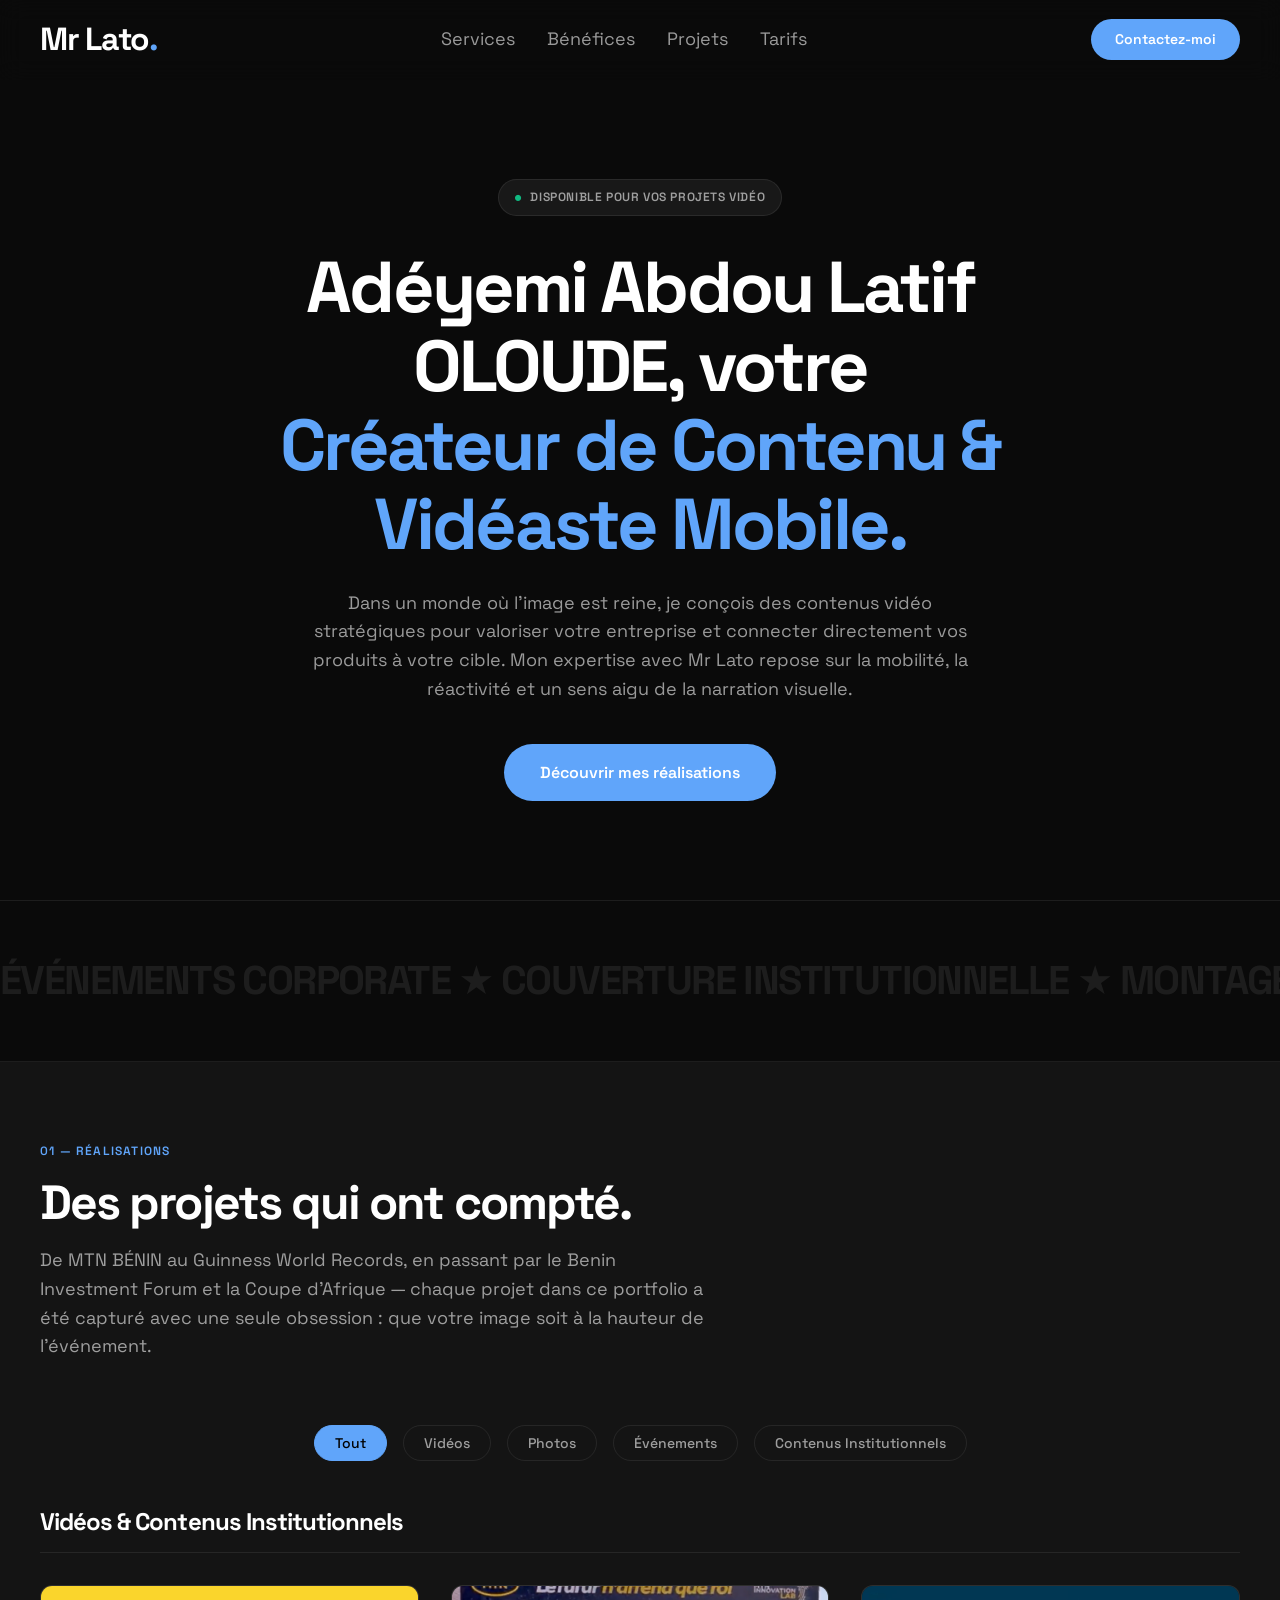
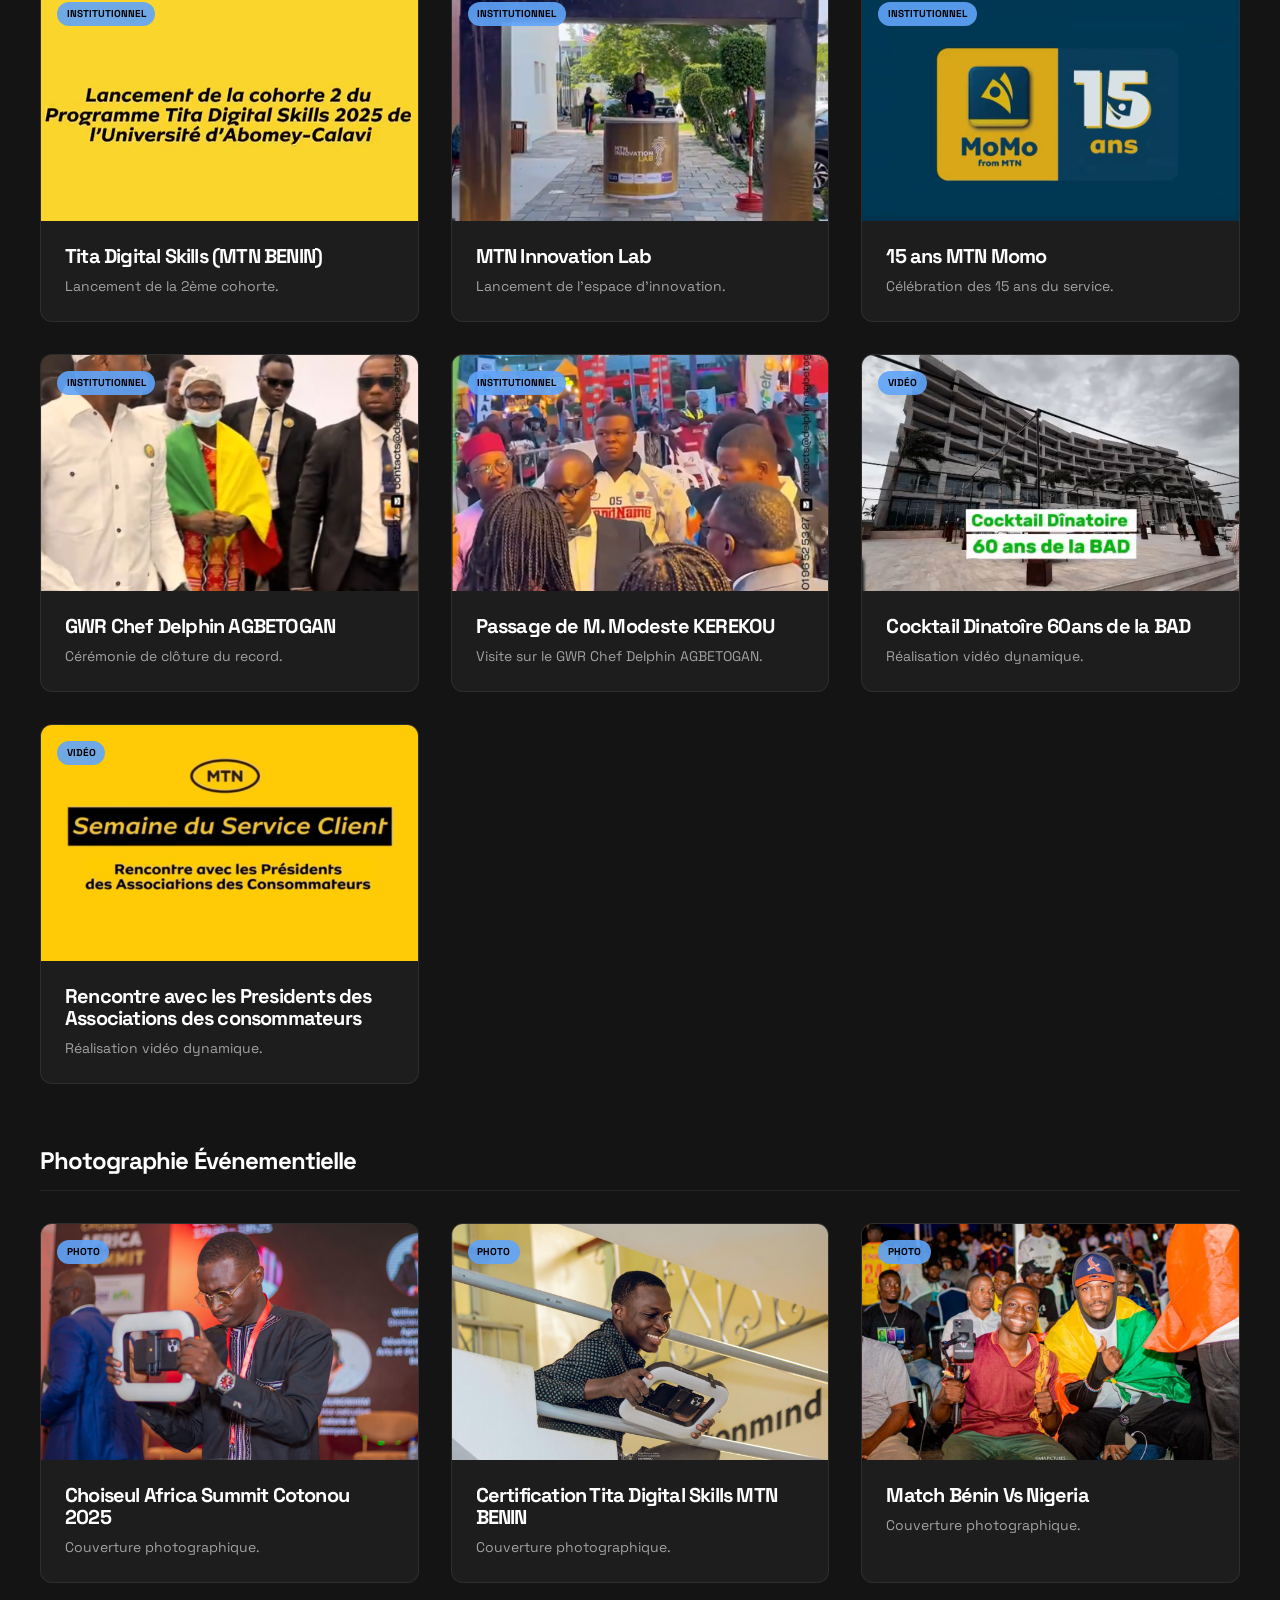
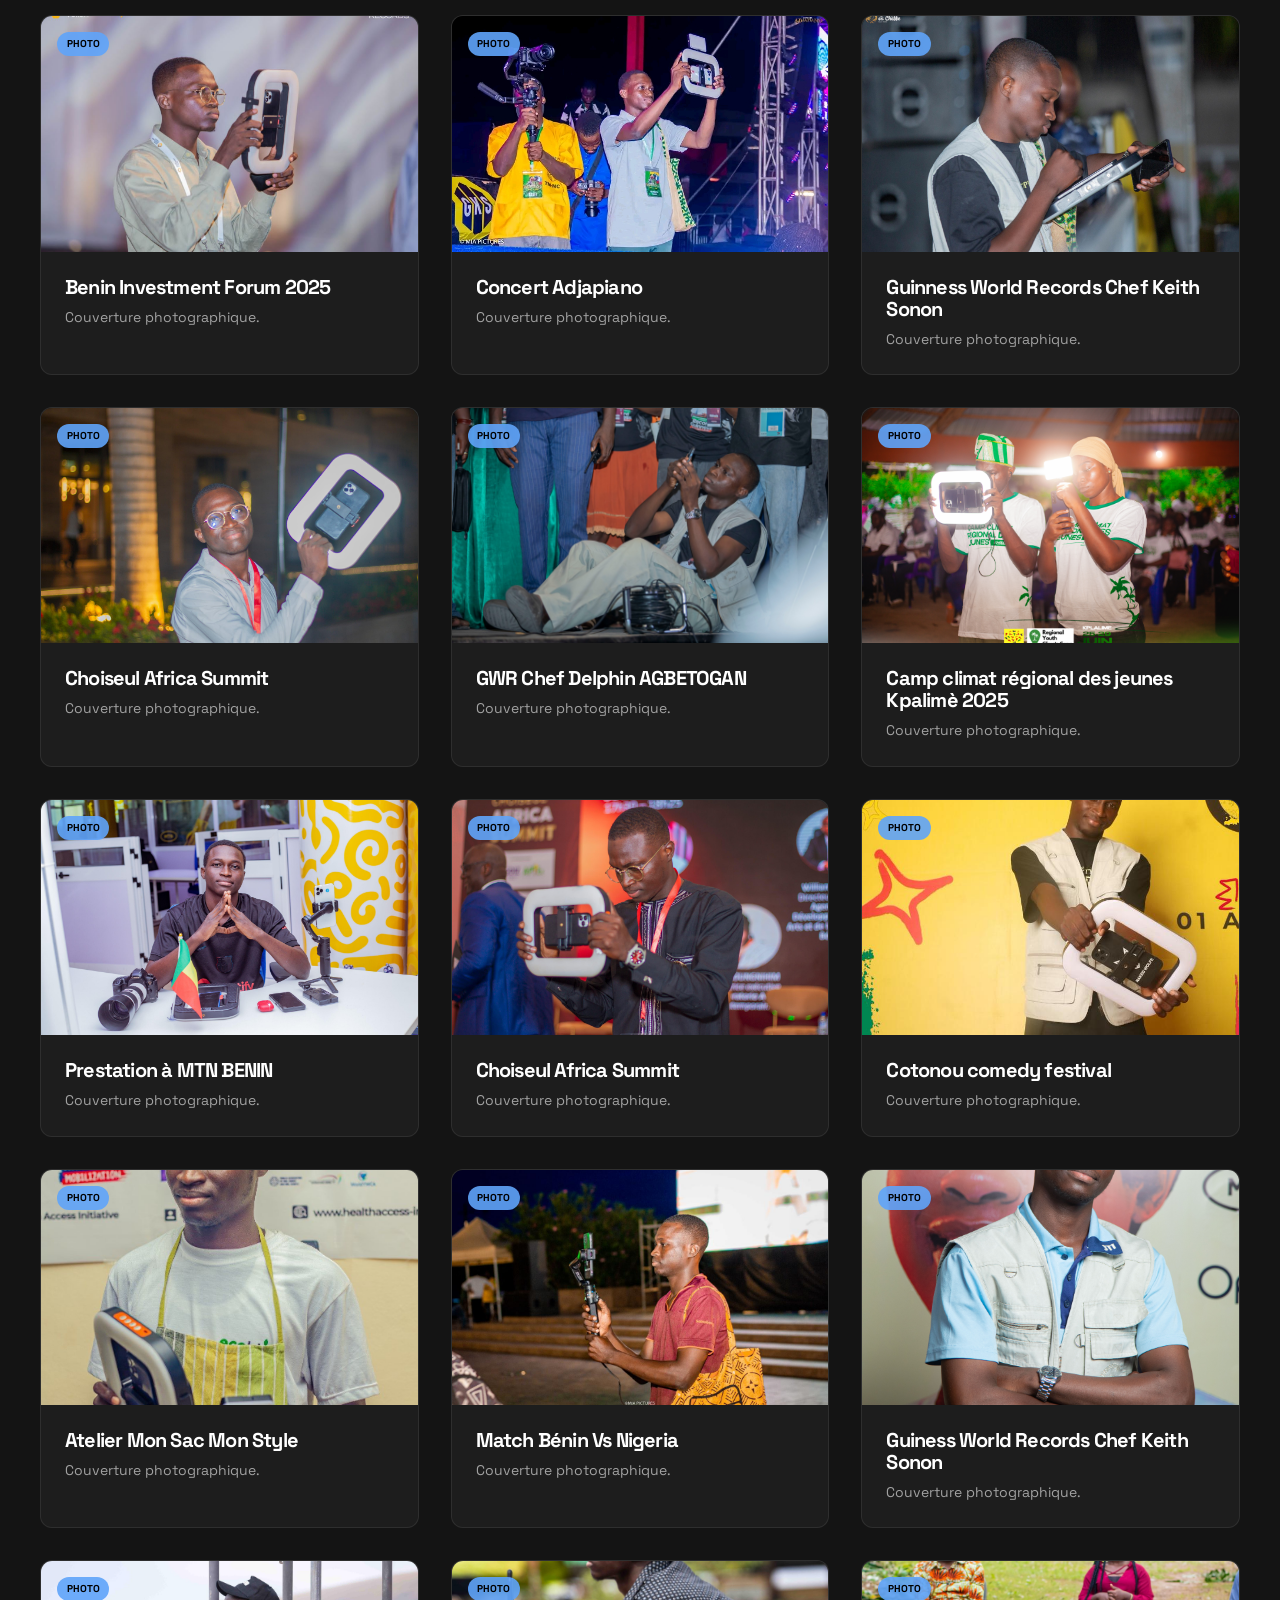
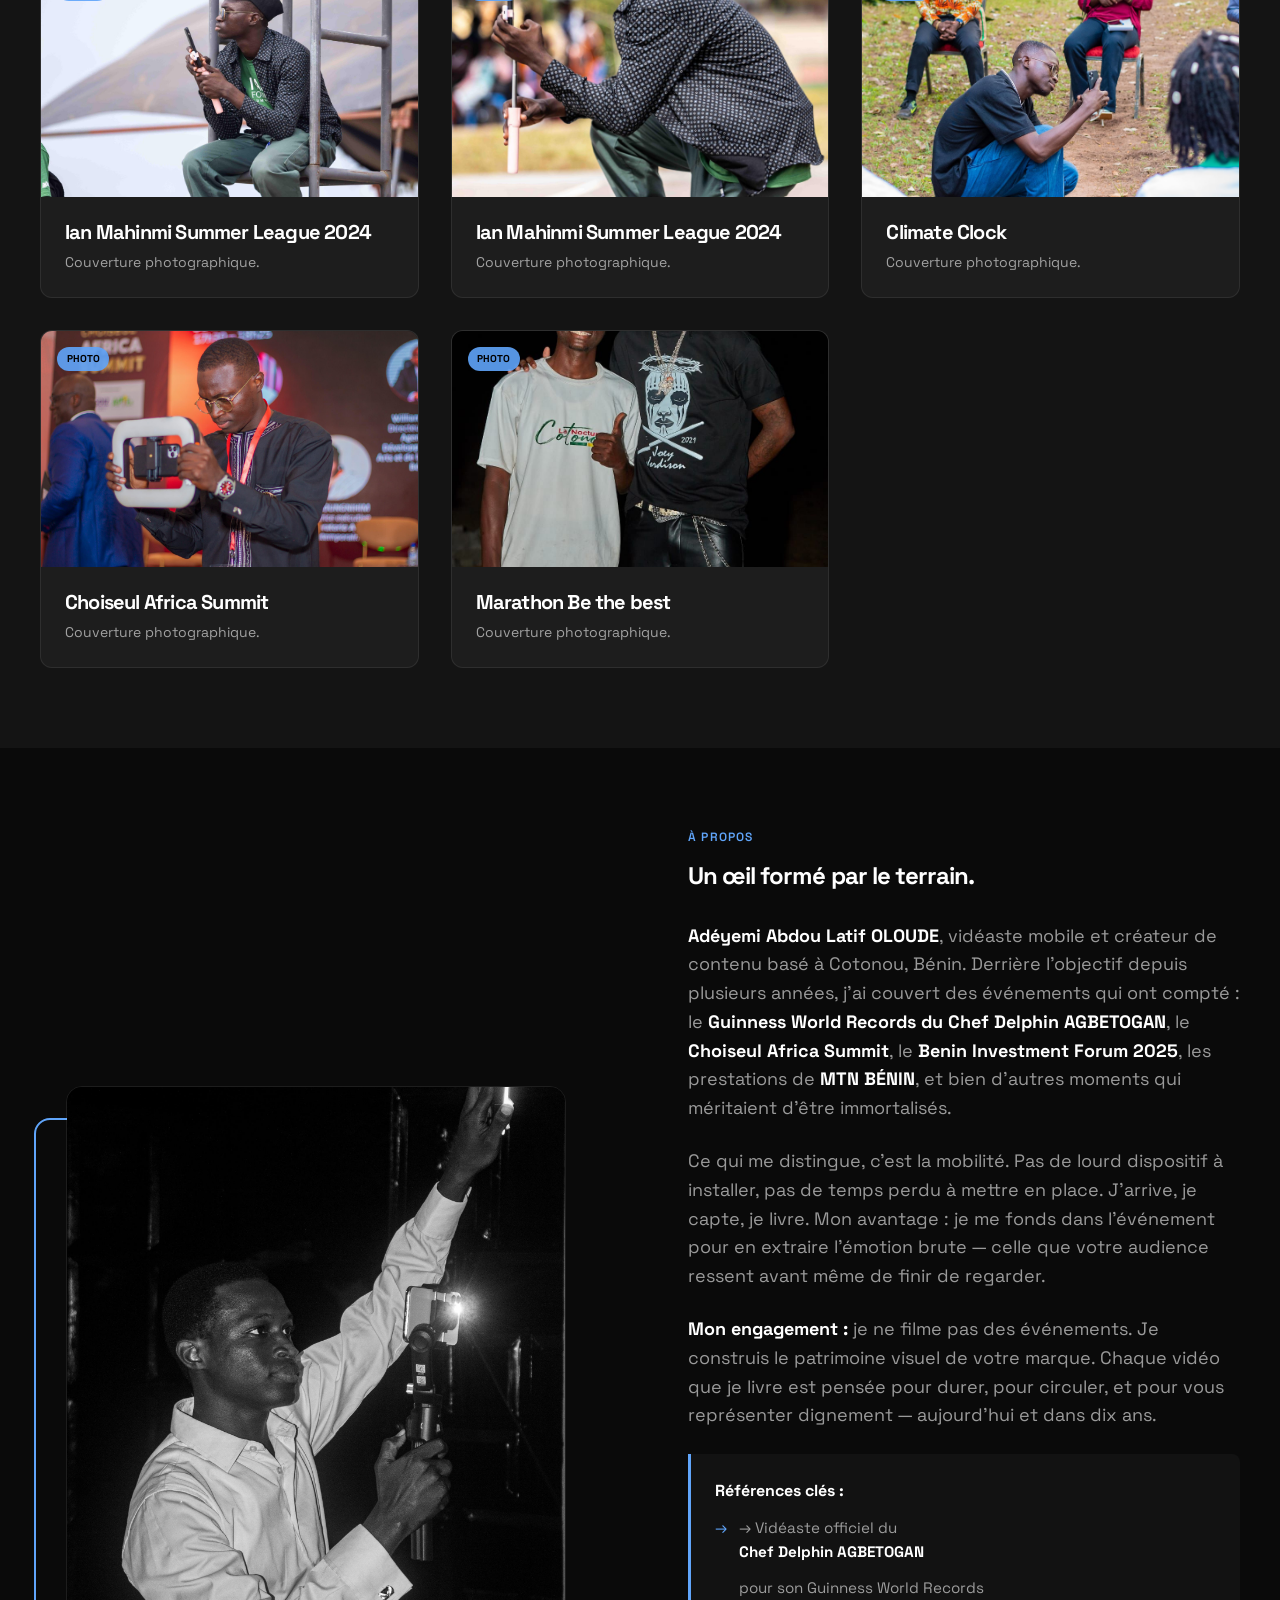
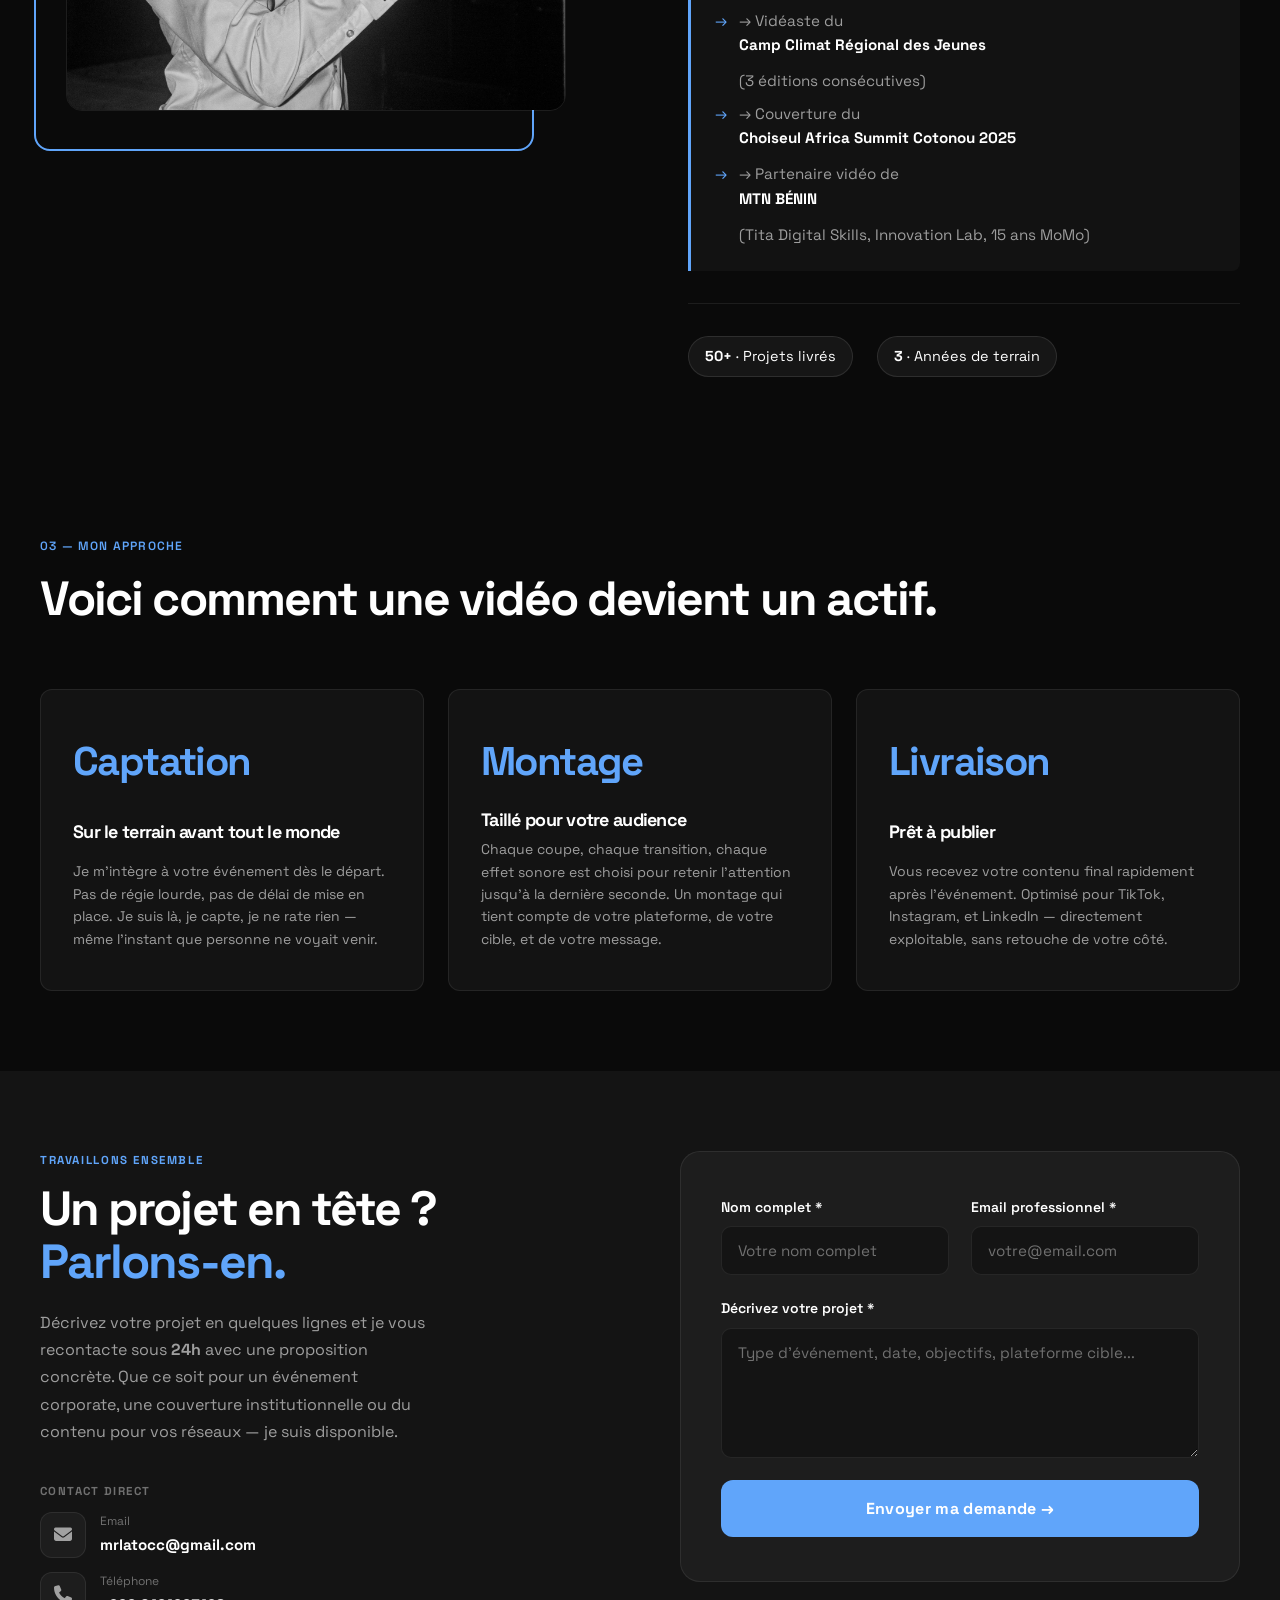
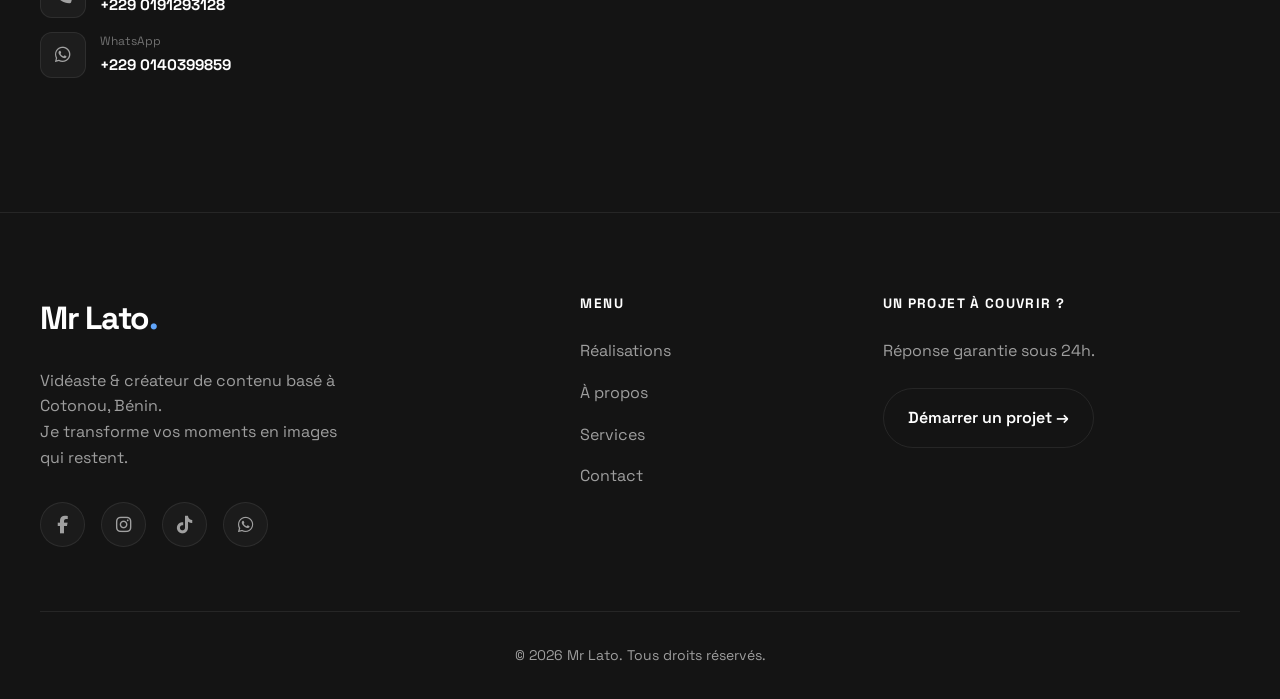
==== commit 1af24519: "amelioration" ====
--- a/MrLato-Portfolio.html
+++ b/MrLato-Portfolio.html
@@ -60,7 +60,6 @@
                 </p>
                 <div class="hero-cta">
                     <a href="#projets" class="btn primary-btn">Découvrir mes réalisations</a>
-                    <span class="trusted-text">Votre partenaire visuel stratégique</span>
                 </div>
 
 
@@ -111,11 +110,13 @@
                     <button class="filter-btn" data-filter="institutionnel">Contenus Institutionnels</button>
                 </div>
 
+                <h3 class="gallery-category-title">Vidéos & Contenus Institutionnels</h3>
                 <div class="projects-grid gallery-grid">
                     <!-- Vidéo TikTok : Tita Digital Skills -->
                     <div class="project-card group gallery-item" data-category="institutionnel">
                         <div class="project-image">
-                            <img src="" alt="Tita Digital Skills" loading="lazy">
+                            <img src="thumbnail/thumbnail-lancement de la 2ème cohorte du Tita Digital Skills (MTN BENIN).png"
+                                alt="Tita Digital Skills" loading="lazy">
                             <div class="project-badge">Institutionnel</div>
                             <div class="gallery-overlay">
                                 <span class="overlay-icon">▶</span>
@@ -131,7 +132,8 @@
                     <!-- Vidéo TikTok : MTN Innovation Lab -->
                     <div class="project-card group gallery-item" data-category="institutionnel">
                         <div class="project-image">
-                            <img src="" alt="MTN Innovation Lab" loading="lazy">
+                            <img src="thumbnail/thumbnail-lancement MTN Innovation Lab.png" alt="MTN Innovation Lab"
+                                loading="lazy">
                             <div class="project-badge">Institutionnel</div>
                             <div class="gallery-overlay">
                                 <span class="overlay-icon">▶</span>
@@ -147,7 +149,7 @@
                     <!-- Vidéo TikTok : 15 ans MTN Momo -->
                     <div class="project-card group gallery-item" data-category="institutionnel">
                         <div class="project-image">
-                            <img src="" alt="15 ans MTN Momo" loading="lazy">
+                            <img src="thumbnail/thumbnail-15 ans MTN Momo.png" alt="15 ans MTN Momo" loading="lazy">
                             <div class="project-badge">Institutionnel</div>
                             <div class="gallery-overlay">
                                 <span class="overlay-icon">▶</span>
@@ -163,7 +165,8 @@
                     <!-- Vidéo TikTok : Clôture GWR Chef Delphin -->
                     <div class="project-card group gallery-item" data-category="institutionnel">
                         <div class="project-image">
-                            <img src="" alt="Clôture GWR Chef Delphin AGBETOGAN" loading="lazy">
+                            <img src="thumbnail/thumbnail-Cérémonie de clôture du GWR Chef Delphin AGBETOGAN.png"
+                                alt="Clôture GWR Chef Delphin AGBETOGAN" loading="lazy">
                             <div class="project-badge">Institutionnel</div>
                             <div class="gallery-overlay">
                                 <span class="overlay-icon">▶</span>
@@ -179,7 +182,8 @@
                     <!-- Vidéo TikTok : Passage Modeste KEREKOU -->
                     <div class="project-card group gallery-item" data-category="institutionnel">
                         <div class="project-image">
-                            <img src="" alt="Passage de M. Modeste KEREKOU" loading="lazy">
+                            <img src="thumbnail/thumbnail-Passage de M. Modeste KEREKOU sur le GWR Chef Delphin AGBETOGAN.png"
+                                alt="Passage de M. Modeste KEREKOU" loading="lazy">
                             <div class="project-badge">Institutionnel</div>
                             <div class="gallery-overlay">
                                 <span class="overlay-icon">▶</span>
@@ -228,6 +232,10 @@
                         <div class="lightbox-data" data-type="video"
                             data-src="video/WhatsApp Video 2026-04-16 at 09.53.32.mp4"></div>
                     </div>
+                </div>
+
+                <h3 class="gallery-category-title" style="margin-top: 4rem;">Photographie Événementielle</h3>
+                <div class="projects-grid gallery-grid">
                     <!-- Photo 1 -->
                     <div class="project-card group gallery-item" data-category="photos evenements">
                         <div class="project-image">
--- a/MrLato-Portfolio.css
+++ b/MrLato-Portfolio.css
@@ -497,6 +497,15 @@
     justify-content: center;
     gap: 1rem;
     margin-bottom: 3rem;
+}
+
+.gallery-category-title {
+    font-size: 1.5rem;
+    font-weight: 700;
+    color: var(--text-primary);
+    margin-bottom: 2rem;
+    padding-bottom: 1rem;
+    border-bottom: 1px solid var(--border-subtle);
 }
 
 .filter-btn {
